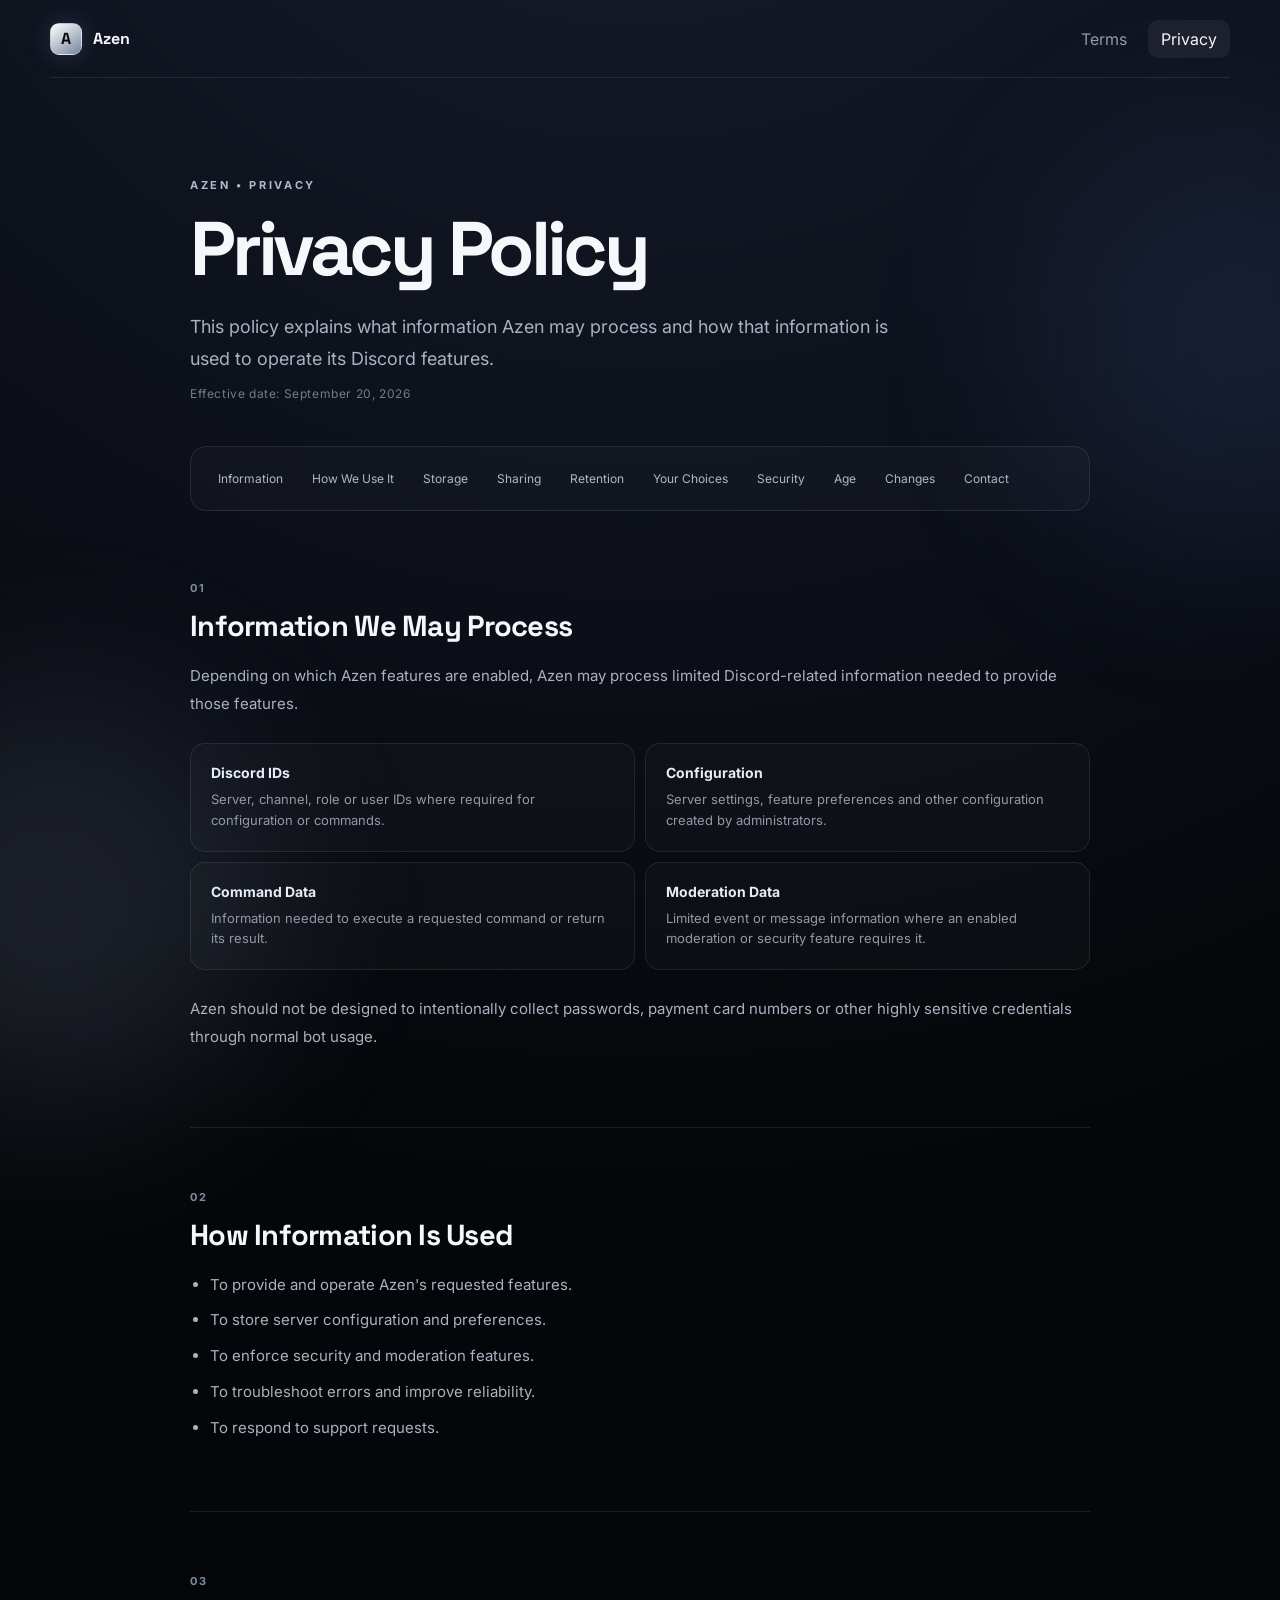
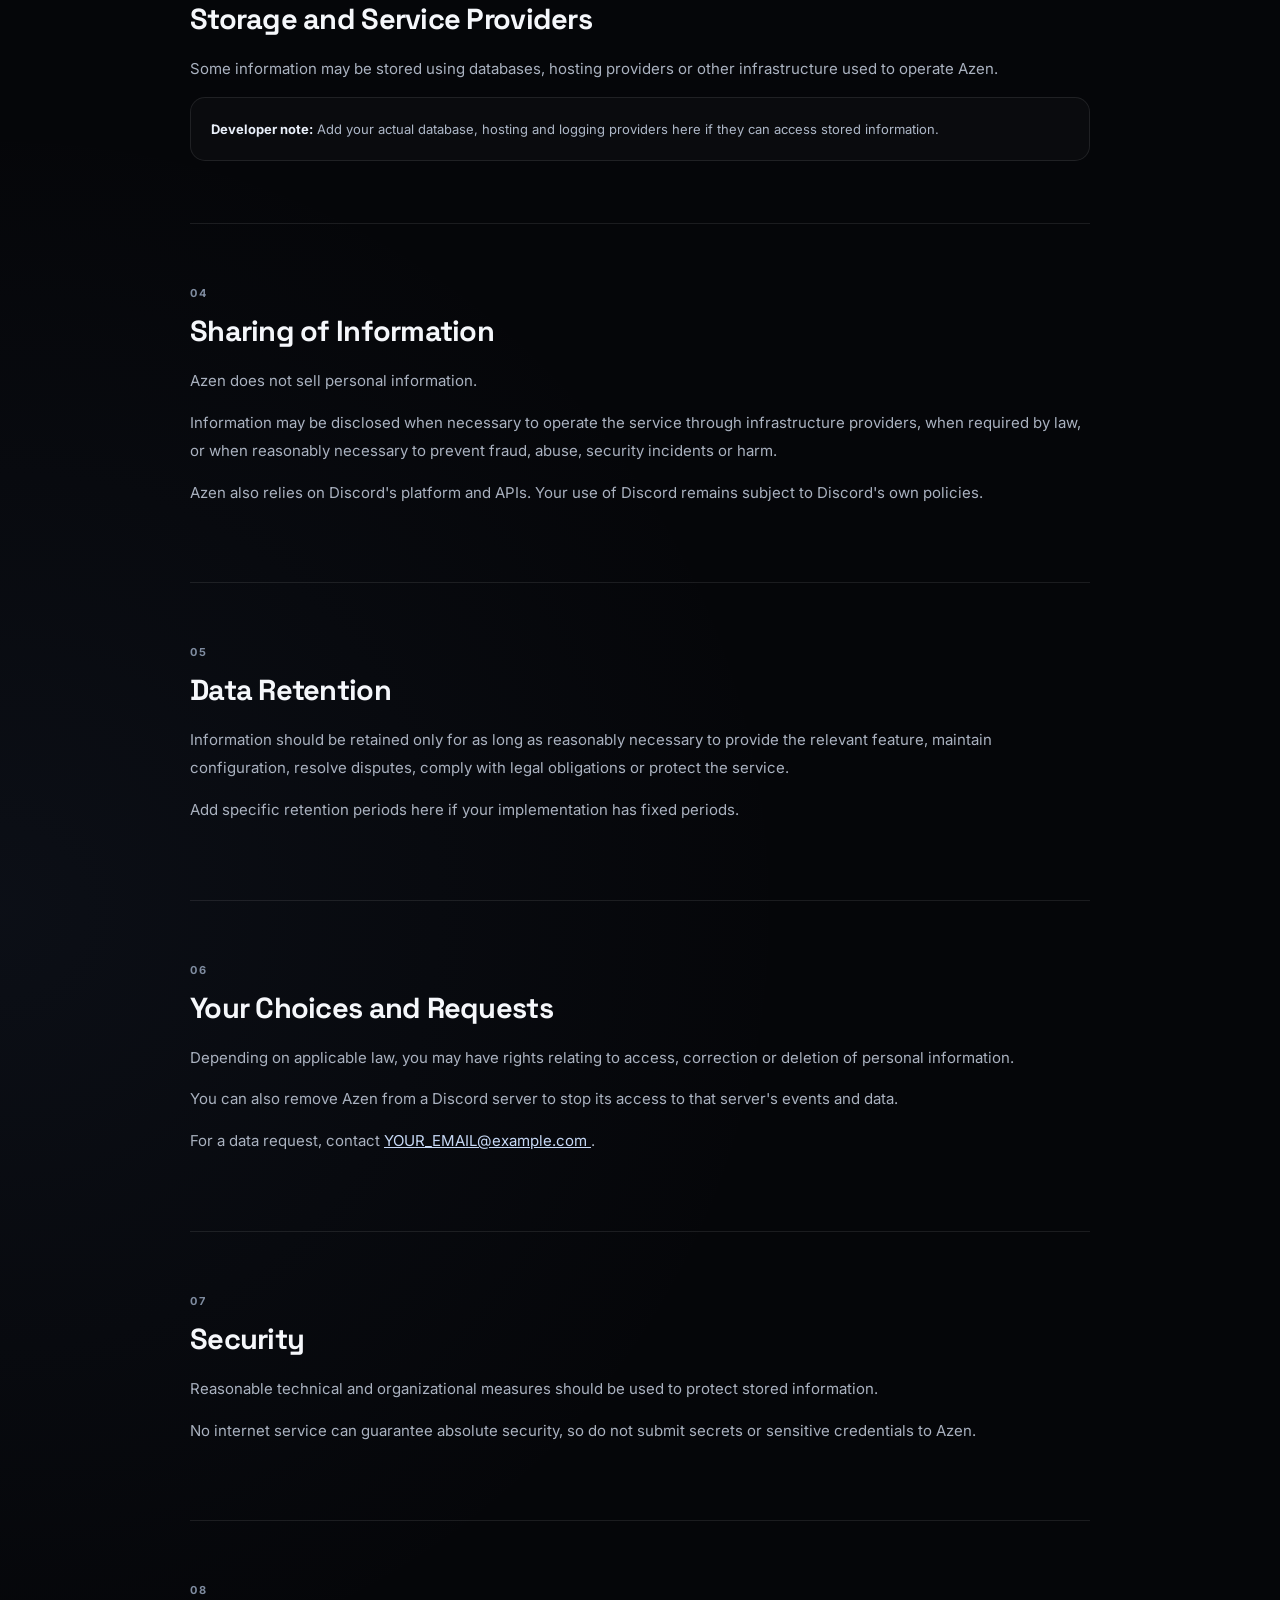
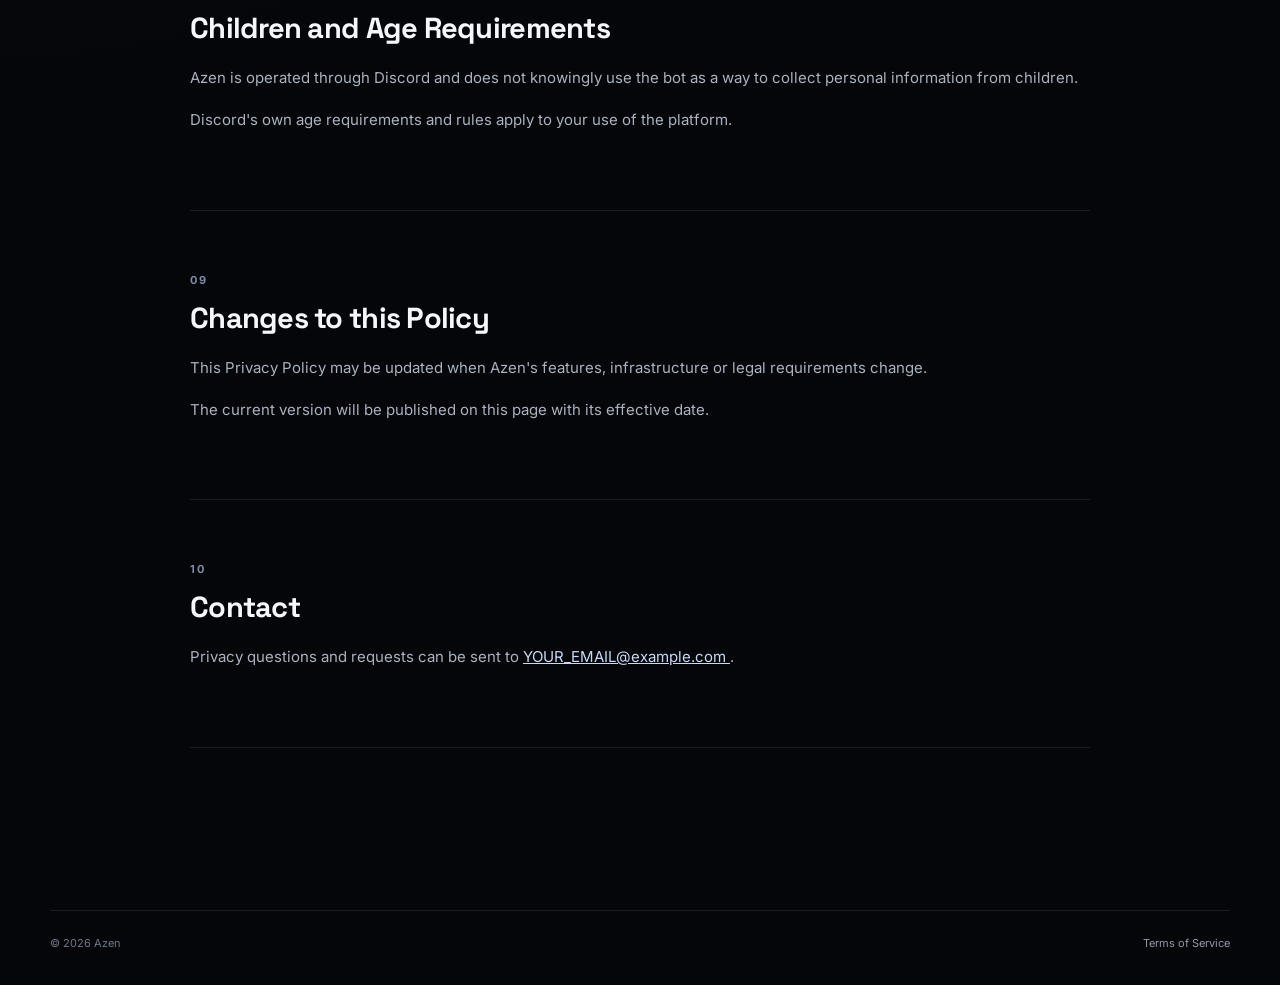
==== privacy.html @ a3d7dc56 "Create privacy.html" ====
<!DOCTYPE html>
<html lang="en">
<head>
  <meta charset="UTF-8">
  <meta name="viewport" content="width=device-width, initial-scale=1.0">

  <meta name="description" content="Azen Discord Bot Privacy Policy">

  <title>Azen — Privacy Policy</title>

  <link rel="stylesheet" href="style.css">
</head>

<body>

<div class="ambient ambient-one"></div>
<div class="ambient ambient-two"></div>

<header class="nav">

  <a class="brand" href="index.html">
    <span class="brand-mark">A</span>
    <span>Azen</span>
  </a>

  <nav>
    <a href="terms.html">Terms</a>
    <a class="active" href="privacy.html">Privacy</a>
  </nav>

</header>

<main class="document">

  <div class="eyebrow">AZEN • PRIVACY</div>

  <h1>Privacy Policy</h1>

  <p class="lead">
    This policy explains what information Azen may process and
    how that information is used to operate its Discord features.
  </p>

  <div class="meta">
    Effective date: September 20, 2026
  </div>

  <div class="toc">
    <a href="#collect">Information</a>
    <a href="#use">How We Use It</a>
    <a href="#storage">Storage</a>
    <a href="#sharing">Sharing</a>
    <a href="#retention">Retention</a>
    <a href="#rights">Your Choices</a>
    <a href="#security">Security</a>
    <a href="#children">Age</a>
    <a href="#changes">Changes</a>
    <a href="#contact">Contact</a>
  </div>

  <article>

    <section id="collect">

      <span class="section-number">01</span>

      <h2>Information We May Process</h2>

      <p>
        Depending on which Azen features are enabled, Azen may
        process limited Discord-related information needed to
        provide those features.
      </p>

      <div class="data-grid">

        <div>
          <strong>Discord IDs</strong>
          <span>
            Server, channel, role or user IDs where required
            for configuration or commands.
          </span>
        </div>

        <div>
          <strong>Configuration</strong>
          <span>
            Server settings, feature preferences and other
            configuration created by administrators.
          </span>
        </div>

        <div>
          <strong>Command Data</strong>
          <span>
            Information needed to execute a requested command
            or return its result.
          </span>
        </div>

        <div>
          <strong>Moderation Data</strong>
          <span>
            Limited event or message information where an
            enabled moderation or security feature requires it.
          </span>
        </div>

      </div>

      <p>
        Azen should not be designed to intentionally collect
        passwords, payment card numbers or other highly sensitive
        credentials through normal bot usage.
      </p>

    </section>

    <section id="use">

      <span class="section-number">02</span>

      <h2>How Information Is Used</h2>

      <ul>
        <li>To provide and operate Azen's requested features.</li>
        <li>To store server configuration and preferences.</li>
        <li>To enforce security and moderation features.</li>
        <li>To troubleshoot errors and improve reliability.</li>
        <li>To respond to support requests.</li>
      </ul>

    </section>

    <section id="storage">

      <span class="section-number">03</span>

      <h2>Storage and Service Providers</h2>

      <p>
        Some information may be stored using databases, hosting
        providers or other infrastructure used to operate Azen.
      </p>

      <div class="callout">
        <strong>Developer note:</strong>
        Add your actual database, hosting and logging providers
        here if they can access stored information.
      </div>

    </section>

    <section id="sharing">

      <span class="section-number">04</span>

      <h2>Sharing of Information</h2>

      <p>
        Azen does not sell personal information.
      </p>

      <p>
        Information may be disclosed when necessary to operate
        the service through infrastructure providers, when
        required by law, or when reasonably necessary to prevent
        fraud, abuse, security incidents or harm.
      </p>

      <p>
        Azen also relies on Discord's platform and APIs.
        Your use of Discord remains subject to Discord's own
        policies.
      </p>

    </section>

    <section id="retention">

      <span class="section-number">05</span>

      <h2>Data Retention</h2>

      <p>
        Information should be retained only for as long as
        reasonably necessary to provide the relevant feature,
        maintain configuration, resolve disputes, comply with
        legal obligations or protect the service.
      </p>

      <p>
        Add specific retention periods here if your implementation
        has fixed periods.
      </p>

    </section>

    <section id="rights">

      <span class="section-number">06</span>

      <h2>Your Choices and Requests</h2>

      <p>
        Depending on applicable law, you may have rights relating
        to access, correction or deletion of personal information.
      </p>

      <p>
        You can also remove Azen from a Discord server to stop
        its access to that server's events and data.
      </p>

      <p>
        For a data request, contact
        <a class="inline-link" href="mailto:YOUR_EMAIL@example.com">
          YOUR_EMAIL@example.com
        </a>.
      </p>

    </section>

    <section id="security">

      <span class="section-number">07</span>

      <h2>Security</h2>

      <p>
        Reasonable technical and organizational measures should
        be used to protect stored information.
      </p>

      <p>
        No internet service can guarantee absolute security,
        so do not submit secrets or sensitive credentials to Azen.
      </p>

    </section>

    <section id="children">

      <span class="section-number">08</span>

      <h2>Children and Age Requirements</h2>

      <p>
        Azen is operated through Discord and does not knowingly
        use the bot as a way to collect personal information
        from children.
      </p>

      <p>
        Discord's own age requirements and rules apply to your
        use of the platform.
      </p>

    </section>

    <section id="changes">

      <span class="section-number">09</span>

      <h2>Changes to this Policy</h2>

      <p>
        This Privacy Policy may be updated when Azen's features,
        infrastructure or legal requirements change.
      </p>

      <p>
        The current version will be published on this page with
        its effective date.
      </p>

    </section>

    <section id="contact">

      <span class="section-number">10</span>

      <h2>Contact</h2>

      <p>
        Privacy questions and requests can be sent to
        <a class="inline-link" href="mailto:YOUR_EMAIL@example.com">
          YOUR_EMAIL@example.com
        </a>.
      </p>

    </section>

  </article>

</main>

<footer>
  <span>© 2026 Azen</span>
  <span><a href="terms.html">Terms of Service</a></span>
</footer>

</body>
      </html>
---- style.css ----
@import url('https://fonts.googleapis.com/css2?family=Inter:wght@400;500;600;700;800&family=Space+Grotesk:wght@500;600;700&display=swap');

:root {
  --bg: #050609;
  --line: rgba(255,255,255,.09);
  --text: #f5f7fb;
  --muted: #9299a8;
}

* {
  box-sizing: border-box;
}

html {
  scroll-behavior: smooth;
}

body {
  margin: 0;
  min-height: 100vh;
  color: var(--text);
  background:
    radial-gradient(
      circle at 50% -10%,
      rgba(120,160,255,.16),
      transparent 35%
    ),
    radial-gradient(
      circle at 0% 60%,
      rgba(90,120,180,.08),
      transparent 28%
    ),
    var(--bg);
  font-family: Inter, sans-serif;
  overflow-x: hidden;
}

body::before {
  content: "";
  position: fixed;
  inset: 0;
  pointer-events: none;
  opacity: .28;

  background-image:
    linear-gradient(
      rgba(255,255,255,.025) 1px,
      transparent 1px
    ),
    linear-gradient(
      90deg,
      rgba(255,255,255,.025) 1px,
      transparent 1px
    );

  background-size: 55px 55px;
}

.ambient {
  position: fixed;
  width: 420px;
  height: 420px;
  border-radius: 50%;
  filter: blur(100px);
  pointer-events: none;
  opacity: .12;
}

.ambient-one {
  background: #638fff;
  top: 15%;
  right: -180px;
}

.ambient-two {
  background: #b9d2ff;
  bottom: -220px;
  left: -160px;
}

.nav {
  width: min(1180px, calc(100% - 40px));
  height: 78px;
  margin: auto;

  display: flex;
  align-items: center;
  justify-content: space-between;

  position: relative;
  z-index: 2;

  border-bottom: 1px solid var(--line);
}

.brand {
  display: flex;
  align-items: center;
  gap: 11px;

  color: var(--text);
  text-decoration: none;

  font-family: "Space Grotesk", sans-serif;
  font-weight: 700;
}

.brand-mark {
  width: 32px;
  height: 32px;

  display: grid;
  place-items: center;

  border: 1px solid rgba(220,230,255,.45);
  border-radius: 9px;

  background: linear-gradient(
    145deg,
    #ffffff,
    #77869d
  );

  color: #080a0f;

  box-shadow:
    0 0 25px rgba(150,190,255,.18);
}

nav {
  display: flex;
  gap: 8px;
}

nav a,
footer a {
  color: var(--muted);
  text-decoration: none;

  padding: 9px 13px;
  border-radius: 10px;

  transition: .2s ease;
}

nav a:hover,
nav a.active,
footer a:hover {
  color: var(--text);
  background: rgba(255,255,255,.06);
}

.hero {
  width: min(1000px, calc(100% - 40px));
  margin: auto;

  padding: 125px 0 90px;

  position: relative;
  z-index: 1;
}

.eyebrow {
  color: #aeb9ca;

  font-size: 11px;
  font-weight: 700;

  letter-spacing: .24em;

  margin-bottom: 20px;
}

h1 {
  margin: 0;

  font-family: "Space Grotesk", sans-serif;

  font-size: clamp(48px, 8vw, 88px);

  line-height: .98;

  letter-spacing: -.055em;
}

h1 span {
  background:
    linear-gradient(
      90deg,
      #fff,
      #8998ad 55%,
      #dce9ff
    );

  -webkit-background-clip: text;

  color: transparent;
}

.hero-copy {
  max-width: 650px;

  margin: 28px 0 55px;

  color: var(--muted);

  font-size: 17px;

  line-height: 1.8;
}

.cards {
  display: grid;

  grid-template-columns:
    repeat(2, 1fr);

  gap: 16px;
}

.legal-card {
  position: relative;

  min-height: 230px;

  padding: 30px;

  display: flex;
  flex-direction: column;
  justify-content: space-between;

  text-decoration: none;

  color: var(--text);

  background:
    linear-gradient(
      145deg,
      rgba(255,255,255,.075),
      rgba(255,255,255,.025)
    );

  border: 1px solid var(--line);

  border-radius: 24px;

  backdrop-filter: blur(20px);

  transition:
    transform .25s ease,
    border-color .25s ease,
    background .25s ease;
}

.legal-card:hover {
  transform: translateY(-5px);

  border-color:
    rgba(180,210,255,.3);

  background:
    linear-gradient(
      145deg,
      rgba(255,255,255,.1),
      rgba(255,255,255,.035)
    );
}

.card-icon {
  width: 43px;
  height: 43px;

  display: grid;
  place-items: center;

  border: 1px solid rgba(255,255,255,.13);

  border-radius: 12px;

  color: #b9c8dd;

  font-size: 11px;
  font-weight: 700;

  letter-spacing: .08em;
}

.legal-card h2 {
  margin: 28px 0 8px;

  font:
    700 25px
    "Space Grotesk",
    sans-serif;
}

.legal-card p {
  max-width: 470px;

  color: var(--muted);

  line-height: 1.65;

  margin: 0;
}

.arrow {
  position: absolute;

  top: 28px;
  right: 30px;

  font-size: 22px;

  color: #b9c9df;
}

.notice {
  display: flex;

  gap: 10px;

  align-items: center;

  margin-top: 22px;

  color: var(--muted);

  font-size: 12px;
}

.dot {
  width: 7px;
  height: 7px;

  border-radius: 50%;

  background: #b8d4ff;

  box-shadow:
    0 0 14px #8ab4ff;
}

.document {
  width: min(900px, calc(100% - 40px));

  margin: auto;

  padding: 100px 0;

  position: relative;

  z-index: 1;
}

.document h1 {
  font-size:
    clamp(
      48px,
      7vw,
      76px
    );
}

.lead {
  max-width: 700px;

  color: #aab2c0;

  font-size: 18px;

  line-height: 1.75;

  margin: 25px 0 12px;
}

.meta {
  color: #737b89;

  font-size: 12px;

  letter-spacing: .05em;
}

.toc {
  display: flex;

  flex-wrap: wrap;

  gap: 7px;

  margin: 45px 0 70px;

  padding: 16px;

  border:
    1px solid
    var(--line);

  border-radius: 16px;

  background:
    rgba(255,255,255,.025);
}

.toc a {
  color: #aeb8c8;

  text-decoration: none;

  font-size: 12px;

  padding: 8px 11px;

  border-radius: 8px;
}

.toc a:hover {
  color: #fff;

  background:
    rgba(255,255,255,.07);
}

article section {
  padding: 0 0 62px;

  margin-bottom: 62px;

  border-bottom:
    1px solid
    var(--line);
}

.section-number {
  display: block;

  margin-bottom: 12px;

  color: #7f8ca0;

  font-size: 11px;

  font-weight: 700;

  letter-spacing: .2em;
}

article h2 {
  margin: 0 0 18px;

  font:
    700 29px
    "Space Grotesk",
    sans-serif;

  letter-spacing: -.025em;
}

article p,
article li {
  color: #aab2c0;

  line-height: 1.85;

  font-size: 15px;
}

article p {
  margin: 0 0 14px;
}

article ul {
  margin: 15px 0 0;

  padding-left: 20px;
}

article li {
  margin: 8px 0;
}

.data-grid {
  display: grid;

  grid-template-columns:
    repeat(2, 1fr);

  gap: 10px;

  margin: 25px 0;
}

.data-grid > div,
.callout {
  padding: 20px;

  border:
    1px solid
    var(--line);

  border-radius: 15px;

  background:
    rgba(255,255,255,.025);
}

.data-grid strong {
  display: block;

  margin-bottom: 8px;

  color: #e7edf7;

  font-size: 14px;
}

.data-grid span {
  color: var(--muted);

  font-size: 13px;

  line-height: 1.6;

  display: block;
}

.callout {
  color: #aeb8c8;

  line-height: 1.7;

  font-size: 13px;
}

.callout strong {
  color: #e9eff9;
}

.inline-link {
  color: #c7d9f6;
}

footer {
  width: min(1180px, calc(100% - 40px));

  margin: auto;

  padding: 25px 0 35px;

  border-top:
    1px solid
    var(--line);

  display: flex;

  justify-content: space-between;

  color: #6f7785;

  font-size: 11px;

  position: relative;

  z-index: 1;
}

footer a {
  padding: 0;
}

@media (max-width: 720px) {

  .nav {
    height: 68px;
  }

  .hero,
  .document {
    padding-top: 80px;
  }

  .cards,
  .data-grid {
    grid-template-columns: 1fr;
  }

  .legal-card {
    min-height: 210px;
  }

  footer {
    flex-direction: column;
    gap: 10px;
  }

}
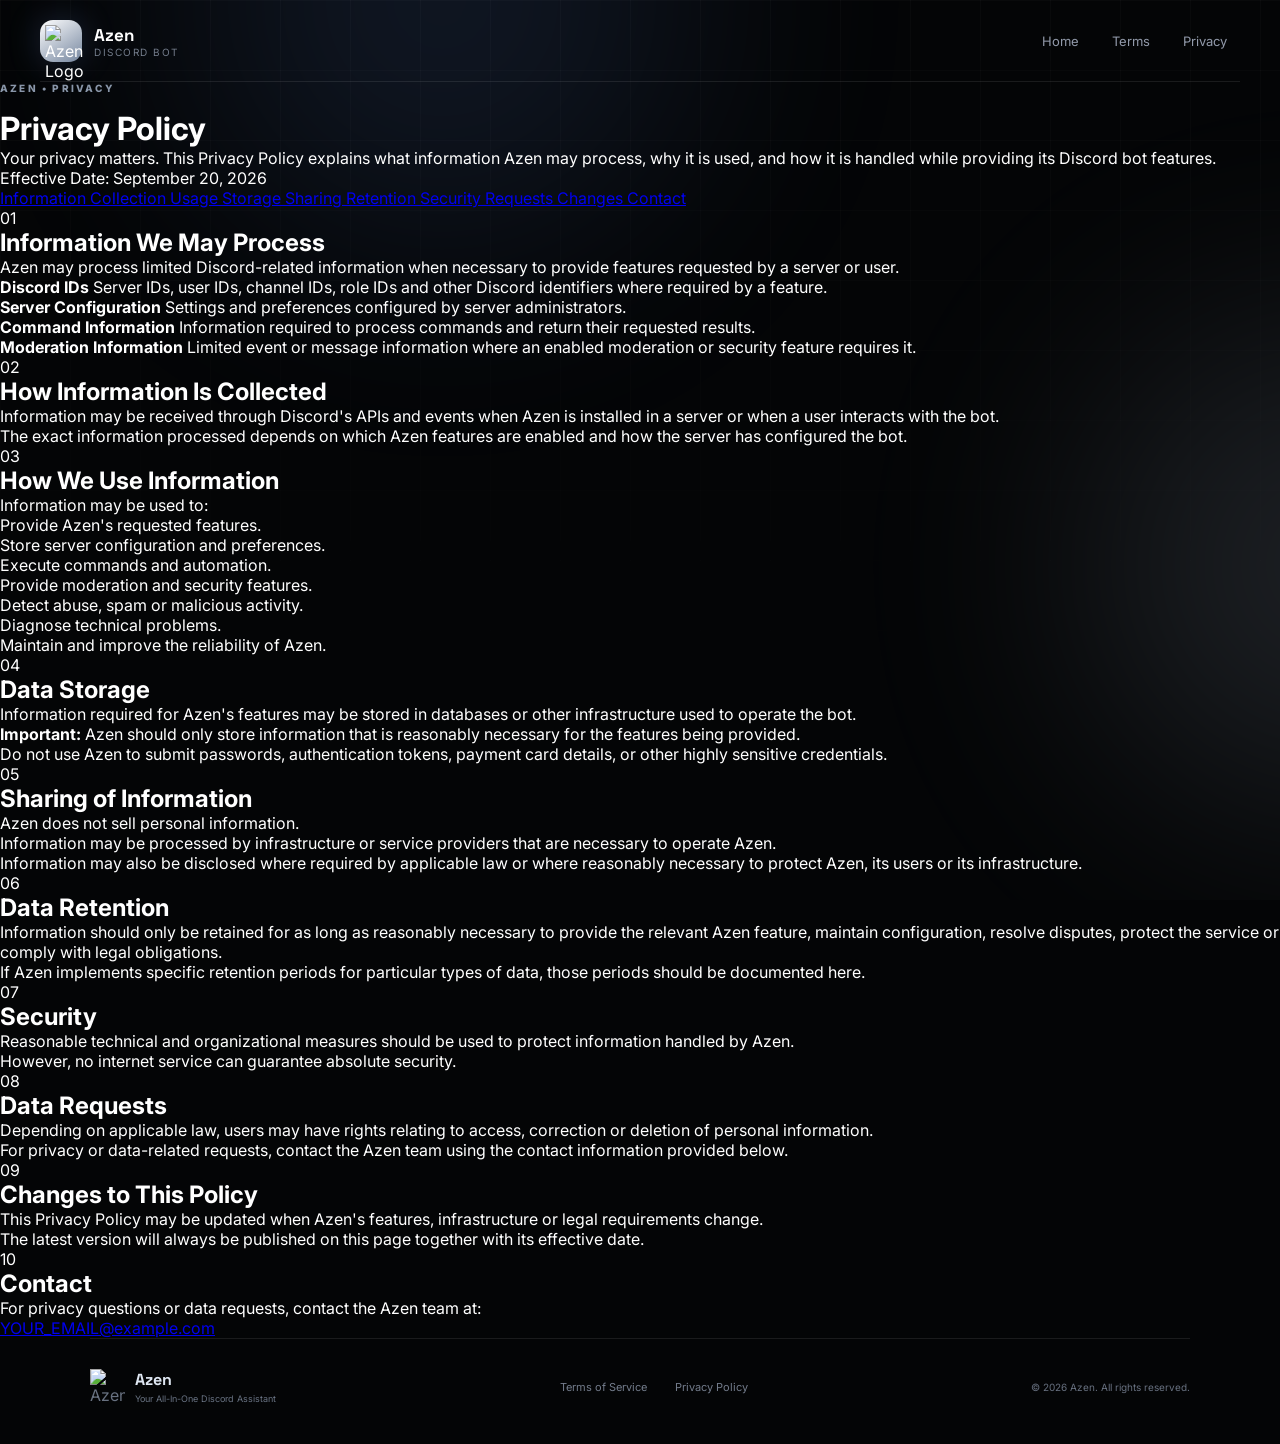
==== commit 9abbec15: "Create privacy.html" ====
--- a/privacy.html
+++ b/privacy.html
@@ -4,7 +4,15 @@
   <meta charset="UTF-8">
   <meta name="viewport" content="width=device-width, initial-scale=1.0">
 
-  <meta name="description" content="Azen Discord Bot Privacy Policy">
+  <meta
+    name="description"
+    content="Azen Discord Bot Privacy Policy"
+  >
+
+  <meta
+    name="theme-color"
+    content="#040506"
+  >
 
   <title>Azen — Privacy Policy</title>
 
@@ -13,292 +21,585 @@
 
 <body>
 
-<div class="ambient ambient-one"></div>
-<div class="ambient ambient-two"></div>
-
-<header class="nav">
-
-  <a class="brand" href="index.html">
-    <span class="brand-mark">A</span>
-    <span>Azen</span>
+<div class="background">
+  <div class="orb orb-one"></div>
+  <div class="orb orb-two"></div>
+  <div class="grid"></div>
+</div>
+
+
+<header class="navbar">
+
+  <a href="index.html" class="brand">
+
+    <div class="brand-logo">
+      <img
+        src="azen-logo.png"
+        alt="Azen Logo"
+      >
+    </div>
+
+    <div class="brand-name">
+      <strong>Azen</strong>
+      <span>Discord Bot</span>
+    </div>
+
   </a>
 
+
   <nav>
-    <a href="terms.html">Terms</a>
-    <a class="active" href="privacy.html">Privacy</a>
+
+    <a href="index.html">
+      Home
+    </a>
+
+    <a href="terms.html">
+      Terms
+    </a>
+
+    <a
+      href="privacy.html"
+      class="active"
+    >
+      Privacy
+    </a>
+
   </nav>
 
 </header>
 
+
 <main class="document">
 
-  <div class="eyebrow">AZEN • PRIVACY</div>
-
-  <h1>Privacy Policy</h1>
+  <div class="eyebrow">
+    AZEN • PRIVACY
+  </div>
+
+
+  <h1>
+    Privacy Policy
+  </h1>
+
 
   <p class="lead">
-    This policy explains what information Azen may process and
-    how that information is used to operate its Discord features.
+
+    Your privacy matters. This Privacy Policy explains
+    what information Azen may process, why it is used,
+    and how it is handled while providing its Discord
+    bot features.
+
   </p>
 
+
   <div class="meta">
-    Effective date: September 20, 2026
+    Effective Date: September 20, 2026
   </div>
 
+
   <div class="toc">
-    <a href="#collect">Information</a>
-    <a href="#use">How We Use It</a>
-    <a href="#storage">Storage</a>
-    <a href="#sharing">Sharing</a>
-    <a href="#retention">Retention</a>
-    <a href="#rights">Your Choices</a>
-    <a href="#security">Security</a>
-    <a href="#children">Age</a>
-    <a href="#changes">Changes</a>
-    <a href="#contact">Contact</a>
+
+    <a href="#information">
+      Information
+    </a>
+
+    <a href="#collection">
+      Collection
+    </a>
+
+    <a href="#usage">
+      Usage
+    </a>
+
+    <a href="#storage">
+      Storage
+    </a>
+
+    <a href="#sharing">
+      Sharing
+    </a>
+
+    <a href="#retention">
+      Retention
+    </a>
+
+    <a href="#security">
+      Security
+    </a>
+
+    <a href="#requests">
+      Requests
+    </a>
+
+    <a href="#changes">
+      Changes
+    </a>
+
+    <a href="#contact">
+      Contact
+    </a>
+
   </div>
 
+
   <article>
 
-    <section id="collect">
-
-      <span class="section-number">01</span>
-
-      <h2>Information We May Process</h2>
-
-      <p>
-        Depending on which Azen features are enabled, Azen may
-        process limited Discord-related information needed to
-        provide those features.
-      </p>
+
+    <section id="information">
+
+      <span class="section-number">
+        01
+      </span>
+
+      <h2>
+        Information We May Process
+      </h2>
+
+      <p>
+
+        Azen may process limited Discord-related
+        information when necessary to provide
+        features requested by a server or user.
+
+      </p>
+
 
       <div class="data-grid">
 
+
         <div>
-          <strong>Discord IDs</strong>
+
+          <strong>
+            Discord IDs
+          </strong>
+
           <span>
-            Server, channel, role or user IDs where required
-            for configuration or commands.
+
+            Server IDs, user IDs, channel IDs,
+            role IDs and other Discord identifiers
+            where required by a feature.
+
           </span>
+
         </div>
 
+
         <div>
-          <strong>Configuration</strong>
+
+          <strong>
+            Server Configuration
+          </strong>
+
           <span>
-            Server settings, feature preferences and other
-            configuration created by administrators.
+
+            Settings and preferences configured
+            by server administrators.
+
           </span>
+
         </div>
 
+
         <div>
-          <strong>Command Data</strong>
+
+          <strong>
+            Command Information
+          </strong>
+
           <span>
-            Information needed to execute a requested command
-            or return its result.
+
+            Information required to process commands
+            and return their requested results.
+
           </span>
+
         </div>
 
+
         <div>
-          <strong>Moderation Data</strong>
+
+          <strong>
+            Moderation Information
+          </strong>
+
           <span>
-            Limited event or message information where an
-            enabled moderation or security feature requires it.
+
+            Limited event or message information
+            where an enabled moderation or security
+            feature requires it.
+
           </span>
+
         </div>
 
+
       </div>
 
-      <p>
-        Azen should not be designed to intentionally collect
-        passwords, payment card numbers or other highly sensitive
-        credentials through normal bot usage.
-      </p>
-
-    </section>
-
-    <section id="use">
-
-      <span class="section-number">02</span>
-
-      <h2>How Information Is Used</h2>
+    </section>
+
+
+
+    <section id="collection">
+
+      <span class="section-number">
+        02
+      </span>
+
+      <h2>
+        How Information Is Collected
+      </h2>
+
+      <p>
+
+        Information may be received through Discord's
+        APIs and events when Azen is installed in a
+        server or when a user interacts with the bot.
+
+      </p>
+
+      <p>
+
+        The exact information processed depends on
+        which Azen features are enabled and how the
+        server has configured the bot.
+
+      </p>
+
+    </section>
+
+
+
+    <section id="usage">
+
+      <span class="section-number">
+        03
+      </span>
+
+      <h2>
+        How We Use Information
+      </h2>
+
+      <p>
+        Information may be used to:
+      </p>
+
 
       <ul>
-        <li>To provide and operate Azen's requested features.</li>
-        <li>To store server configuration and preferences.</li>
-        <li>To enforce security and moderation features.</li>
-        <li>To troubleshoot errors and improve reliability.</li>
-        <li>To respond to support requests.</li>
+
+        <li>
+          Provide Azen's requested features.
+        </li>
+
+        <li>
+          Store server configuration and preferences.
+        </li>
+
+        <li>
+          Execute commands and automation.
+        </li>
+
+        <li>
+          Provide moderation and security features.
+        </li>
+
+        <li>
+          Detect abuse, spam or malicious activity.
+        </li>
+
+        <li>
+          Diagnose technical problems.
+        </li>
+
+        <li>
+          Maintain and improve the reliability of Azen.
+        </li>
+
       </ul>
 
     </section>
 
+
+
     <section id="storage">
 
-      <span class="section-number">03</span>
-
-      <h2>Storage and Service Providers</h2>
-
-      <p>
-        Some information may be stored using databases, hosting
-        providers or other infrastructure used to operate Azen.
-      </p>
+      <span class="section-number">
+        04
+      </span>
+
+      <h2>
+        Data Storage
+      </h2>
+
+      <p>
+
+        Information required for Azen's features
+        may be stored in databases or other
+        infrastructure used to operate the bot.
+
+      </p>
+
 
       <div class="callout">
-        <strong>Developer note:</strong>
-        Add your actual database, hosting and logging providers
-        here if they can access stored information.
+
+        <strong>
+          Important:
+        </strong>
+
+        Azen should only store information that
+        is reasonably necessary for the features
+        being provided.
+
       </div>
 
-    </section>
+
+      <p>
+
+        Do not use Azen to submit passwords,
+        authentication tokens, payment card details,
+        or other highly sensitive credentials.
+
+      </p>
+
+    </section>
+
+
 
     <section id="sharing">
 
-      <span class="section-number">04</span>
-
-      <h2>Sharing of Information</h2>
-
-      <p>
+      <span class="section-number">
+        05
+      </span>
+
+      <h2>
+        Sharing of Information
+      </h2>
+
+      <p>
+
         Azen does not sell personal information.
-      </p>
-
-      <p>
-        Information may be disclosed when necessary to operate
-        the service through infrastructure providers, when
-        required by law, or when reasonably necessary to prevent
-        fraud, abuse, security incidents or harm.
-      </p>
-
-      <p>
-        Azen also relies on Discord's platform and APIs.
-        Your use of Discord remains subject to Discord's own
-        policies.
-      </p>
-
-    </section>
+
+      </p>
+
+      <p>
+
+        Information may be processed by infrastructure
+        or service providers that are necessary to
+        operate Azen.
+
+      </p>
+
+      <p>
+
+        Information may also be disclosed where
+        required by applicable law or where reasonably
+        necessary to protect Azen, its users or its
+        infrastructure.
+
+      </p>
+
+    </section>
+
+
 
     <section id="retention">
 
-      <span class="section-number">05</span>
-
-      <h2>Data Retention</h2>
-
-      <p>
-        Information should be retained only for as long as
-        reasonably necessary to provide the relevant feature,
-        maintain configuration, resolve disputes, comply with
-        legal obligations or protect the service.
-      </p>
-
-      <p>
-        Add specific retention periods here if your implementation
-        has fixed periods.
-      </p>
-
-    </section>
-
-    <section id="rights">
-
-      <span class="section-number">06</span>
-
-      <h2>Your Choices and Requests</h2>
-
-      <p>
-        Depending on applicable law, you may have rights relating
-        to access, correction or deletion of personal information.
-      </p>
-
-      <p>
-        You can also remove Azen from a Discord server to stop
-        its access to that server's events and data.
-      </p>
-
-      <p>
-        For a data request, contact
-        <a class="inline-link" href="mailto:YOUR_EMAIL@example.com">
+      <span class="section-number">
+        06
+      </span>
+
+      <h2>
+        Data Retention
+      </h2>
+
+      <p>
+
+        Information should only be retained for as
+        long as reasonably necessary to provide the
+        relevant Azen feature, maintain configuration,
+        resolve disputes, protect the service or
+        comply with legal obligations.
+
+      </p>
+
+      <p>
+
+        If Azen implements specific retention periods
+        for particular types of data, those periods
+        should be documented here.
+
+      </p>
+
+    </section>
+
+
+
+    <section id="security">
+
+      <span class="section-number">
+        07
+      </span>
+
+      <h2>
+        Security
+      </h2>
+
+      <p>
+
+        Reasonable technical and organizational
+        measures should be used to protect information
+        handled by Azen.
+
+      </p>
+
+      <p>
+
+        However, no internet service can guarantee
+        absolute security.
+
+      </p>
+
+    </section>
+
+
+
+    <section id="requests">
+
+      <span class="section-number">
+        08
+      </span>
+
+      <h2>
+        Data Requests
+      </h2>
+
+      <p>
+
+        Depending on applicable law, users may have
+        rights relating to access, correction or
+        deletion of personal information.
+
+      </p>
+
+      <p>
+
+        For privacy or data-related requests, contact
+        the Azen team using the contact information
+        provided below.
+
+      </p>
+
+    </section>
+
+
+
+    <section id="changes">
+
+      <span class="section-number">
+        09
+      </span>
+
+      <h2>
+        Changes to This Policy
+      </h2>
+
+      <p>
+
+        This Privacy Policy may be updated when Azen's
+        features, infrastructure or legal requirements
+        change.
+
+      </p>
+
+      <p>
+
+        The latest version will always be published
+        on this page together with its effective date.
+
+      </p>
+
+    </section>
+
+
+
+    <section id="contact">
+
+      <span class="section-number">
+        10
+      </span>
+
+      <h2>
+        Contact
+      </h2>
+
+      <p>
+
+        For privacy questions or data requests,
+        contact the Azen team at:
+
+      </p>
+
+      <p>
+
+        <a
+          class="inline-link"
+          href="mailto:YOUR_EMAIL@example.com"
+        >
           YOUR_EMAIL@example.com
-        </a>.
-      </p>
-
-    </section>
-
-    <section id="security">
-
-      <span class="section-number">07</span>
-
-      <h2>Security</h2>
-
-      <p>
-        Reasonable technical and organizational measures should
-        be used to protect stored information.
-      </p>
-
-      <p>
-        No internet service can guarantee absolute security,
-        so do not submit secrets or sensitive credentials to Azen.
-      </p>
-
-    </section>
-
-    <section id="children">
-
-      <span class="section-number">08</span>
-
-      <h2>Children and Age Requirements</h2>
-
-      <p>
-        Azen is operated through Discord and does not knowingly
-        use the bot as a way to collect personal information
-        from children.
-      </p>
-
-      <p>
-        Discord's own age requirements and rules apply to your
-        use of the platform.
-      </p>
-
-    </section>
-
-    <section id="changes">
-
-      <span class="section-number">09</span>
-
-      <h2>Changes to this Policy</h2>
-
-      <p>
-        This Privacy Policy may be updated when Azen's features,
-        infrastructure or legal requirements change.
-      </p>
-
-      <p>
-        The current version will be published on this page with
-        its effective date.
-      </p>
-
-    </section>
-
-    <section id="contact">
-
-      <span class="section-number">10</span>
-
-      <h2>Contact</h2>
-
-      <p>
-        Privacy questions and requests can be sent to
-        <a class="inline-link" href="mailto:YOUR_EMAIL@example.com">
-          YOUR_EMAIL@example.com
-        </a>.
-      </p>
-
-    </section>
+        </a>
+
+      </p>
+
+    </section>
+
 
   </article>
 
 </main>
 
+
 <footer>
-  <span>© 2026 Azen</span>
-  <span><a href="terms.html">Terms of Service</a></span>
+
+  <div class="footer-brand">
+
+    <img
+      src="azen-logo.png"
+      alt="Azen"
+    >
+
+    <div>
+
+      <strong>
+        Azen
+      </strong>
+
+      <span>
+        Your All-In-One Discord Assistant
+      </span>
+
+    </div>
+
+  </div>
+
+
+  <div class="footer-links">
+
+    <a href="terms.html">
+      Terms of Service
+    </a>
+
+    <a href="privacy.html">
+      Privacy Policy
+    </a>
+
+  </div>
+
+
+  <div class="copyright">
+
+    © 2026 Azen. All rights reserved.
+
+  </div>
+
 </footer>
 
 </body>
-      </html>
+</html>
--- a/style.css
+++ b/style.css
@@ -1,597 +1,1012 @@
 @import url('https://fonts.googleapis.com/css2?family=Inter:wght@400;500;600;700;800&family=Space+Grotesk:wght@500;600;700&display=swap');
 
+
 :root {
-  --bg: #050609;
-  --line: rgba(255,255,255,.09);
-  --text: #f5f7fb;
-  --muted: #9299a8;
-}
+  --background: #040506;
+  --panel: rgba(255,255,255,0.045);
+  --panel-hover: rgba(255,255,255,0.075);
+  --border: rgba(255,255,255,0.09);
+
+  --white: #ffffff;
+  --silver: #dbe5f4;
+  --muted: #8d96a6;
+
+  --blue: #8fb9ff;
+  --blue-light: #d9e7ff;
+
+  --radius: 24px;
+}
+
 
 * {
   box-sizing: border-box;
-}
+  margin: 0;
+  padding: 0;
+}
+
 
 html {
   scroll-behavior: smooth;
 }
 
+
 body {
-  margin: 0;
-  min-height: 100vh;
-  color: var(--text);
-  background:
-    radial-gradient(
-      circle at 50% -10%,
-      rgba(120,160,255,.16),
-      transparent 35%
-    ),
-    radial-gradient(
-      circle at 0% 60%,
-      rgba(90,120,180,.08),
-      transparent 28%
-    ),
-    var(--bg);
+  background: var(--background);
+  color: var(--white);
+
   font-family: Inter, sans-serif;
+
   overflow-x: hidden;
 }
 
-body::before {
-  content: "";
+
+body::selection {
+  background: #bcd5ff;
+  color: #050608;
+}
+
+
+.background {
   position: fixed;
   inset: 0;
+
   pointer-events: none;
-  opacity: .28;
+  overflow: hidden;
+
+  z-index: -1;
+}
+
+
+.grid {
+  position: absolute;
+  inset: 0;
 
   background-image:
     linear-gradient(
-      rgba(255,255,255,.025) 1px,
+      rgba(255,255,255,0.025) 1px,
       transparent 1px
     ),
     linear-gradient(
       90deg,
-      rgba(255,255,255,.025) 1px,
+      rgba(255,255,255,0.025) 1px,
       transparent 1px
     );
 
-  background-size: 55px 55px;
-}
-
-.ambient {
-  position: fixed;
-  width: 420px;
-  height: 420px;
+  background-size: 70px 70px;
+
+  mask-image:
+    linear-gradient(
+      to bottom,
+      black,
+      transparent 80%
+    );
+}
+
+
+.orb {
+  position: absolute;
+
+  width: 500px;
+  height: 500px;
+
   border-radius: 50%;
-  filter: blur(100px);
-  pointer-events: none;
+
+  filter: blur(130px);
+
   opacity: .12;
 }
 
-.ambient-one {
-  background: #638fff;
-  top: 15%;
-  right: -180px;
-}
-
-.ambient-two {
-  background: #b9d2ff;
-  bottom: -220px;
-  left: -160px;
-}
-
-.nav {
-  width: min(1180px, calc(100% - 40px));
-  height: 78px;
+
+.orb-one {
+  background: #6e9fff;
+
+  top: -250px;
+  left: 15%;
+}
+
+
+.orb-two {
+  background: #d5e5ff;
+
+  right: -300px;
+  top: 35%;
+}
+
+
+.navbar {
+  width: min(1200px, calc(100% - 40px));
+
+  height: 82px;
+
   margin: auto;
 
   display: flex;
   align-items: center;
   justify-content: space-between;
 
+  border-bottom:
+    1px solid
+    var(--border);
+}
+
+
+.brand {
+  display: flex;
+  align-items: center;
+
+  gap: 12px;
+
+  color: white;
+
+  text-decoration: none;
+}
+
+
+.brand-logo {
+  width: 42px;
+  height: 42px;
+
+  padding: 5px;
+
+  border-radius: 13px;
+
+  background:
+    linear-gradient(
+      145deg,
+      #ffffff,
+      #75869f
+    );
+
+  box-shadow:
+    0 0 35px
+    rgba(130,170,255,.2);
+}
+
+
+.brand-logo img {
+  width: 100%;
+  height: 100%;
+
+  object-fit: contain;
+}
+
+
+.brand-name {
+  display: flex;
+  flex-direction: column;
+}
+
+
+.brand-name strong {
+  font-family:
+    "Space Grotesk",
+    sans-serif;
+
+  font-size: 17px;
+}
+
+
+.brand-name span {
+  color: #737c8b;
+
+  font-size: 10px;
+
+  text-transform: uppercase;
+
+  letter-spacing: .15em;
+}
+
+
+nav {
+  display: flex;
+  align-items: center;
+
+  gap: 7px;
+}
+
+
+nav a {
+  color: #929aaa;
+
+  text-decoration: none;
+
+  font-size: 13px;
+
+  padding: 10px 13px;
+
+  border-radius: 10px;
+
+  transition: .2s ease;
+}
+
+
+nav a:hover {
+  color: white;
+
+  background:
+    rgba(255,255,255,.06);
+}
+
+
+.nav-button {
+  margin-left: 8px;
+
+  color: #050608 !important;
+
+  background:
+    linear-gradient(
+      135deg,
+      #ffffff,
+      #b8c8df
+    ) !important;
+
+  font-weight: 700;
+
+  box-shadow:
+    0 5px 30px
+    rgba(150,190,255,.15);
+}
+
+
+.hero {
+  min-height: 820px;
+
+  width: min(1050px, calc(100% - 40px));
+
+  margin: auto;
+
+  padding:
+    100px 0
+    120px;
+
+  text-align: center;
+
+  display: flex;
+  flex-direction: column;
+  align-items: center;
+
   position: relative;
-  z-index: 2;
-
-  border-bottom: 1px solid var(--line);
-}
-
-.brand {
-  display: flex;
-  align-items: center;
-  gap: 11px;
-
-  color: var(--text);
-  text-decoration: none;
-
-  font-family: "Space Grotesk", sans-serif;
-  font-weight: 700;
-}
-
-.brand-mark {
-  width: 32px;
-  height: 32px;
+}
+
+
+.hero-logo {
+  width: 170px;
+  height: 170px;
+
+  position: relative;
+
+  margin-bottom: 35px;
 
   display: grid;
   place-items: center;
-
-  border: 1px solid rgba(220,230,255,.45);
-  border-radius: 9px;
-
-  background: linear-gradient(
-    145deg,
-    #ffffff,
-    #77869d
-  );
-
-  color: #080a0f;
+}
+
+
+.hero-logo img {
+  width: 150px;
+  height: 150px;
+
+  object-fit: contain;
+
+  position: relative;
+
+  z-index: 2;
+
+  filter:
+    drop-shadow(
+      0 0 25px
+      rgba(160,200,255,.5)
+    );
+}
+
+
+.logo-glow {
+  position: absolute;
+
+  width: 130px;
+  height: 130px;
+
+  border-radius: 50%;
+
+  background: #8ebaff;
+
+  filter: blur(80px);
+
+  opacity: .2;
+}
+
+
+.badge {
+  padding: 9px 15px;
+
+  border:
+    1px solid
+    rgba(180,205,245,.16);
+
+  border-radius: 100px;
+
+  background:
+    rgba(255,255,255,.035);
+
+  color: #aab8cd;
+
+  font-size: 10px;
+
+  font-weight: 700;
+
+  letter-spacing: .16em;
+}
+
+
+.badge span {
+  width: 6px;
+  height: 6px;
+
+  display: inline-block;
+
+  margin-right: 7px;
+
+  border-radius: 50%;
+
+  background: #9fc3ff;
 
   box-shadow:
-    0 0 25px rgba(150,190,255,.18);
-}
-
-nav {
-  display: flex;
-  gap: 8px;
-}
-
-nav a,
-footer a {
-  color: var(--muted);
-  text-decoration: none;
-
-  padding: 9px 13px;
-  border-radius: 10px;
-
-  transition: .2s ease;
-}
-
-nav a:hover,
-nav a.active,
-footer a:hover {
-  color: var(--text);
-  background: rgba(255,255,255,.06);
-}
-
-.hero {
-  width: min(1000px, calc(100% - 40px));
-  margin: auto;
-
-  padding: 125px 0 90px;
-
-  position: relative;
-  z-index: 1;
-}
-
-.eyebrow {
-  color: #aeb9ca;
-
-  font-size: 11px;
-  font-weight: 700;
-
-  letter-spacing: .24em;
-
-  margin-bottom: 20px;
-}
-
-h1 {
-  margin: 0;
-
-  font-family: "Space Grotesk", sans-serif;
-
-  font-size: clamp(48px, 8vw, 88px);
-
-  line-height: .98;
-
-  letter-spacing: -.055em;
-}
-
-h1 span {
-  background:
-    linear-gradient(
-      90deg,
-      #fff,
-      #8998ad 55%,
-      #dce9ff
-    );
-
-  -webkit-background-clip: text;
-
-  color: transparent;
-}
-
-.hero-copy {
-  max-width: 650px;
-
-  margin: 28px 0 55px;
-
-  color: var(--muted);
-
-  font-size: 17px;
-
-  line-height: 1.8;
-}
-
-.cards {
-  display: grid;
-
-  grid-template-columns:
-    repeat(2, 1fr);
-
-  gap: 16px;
-}
-
-.legal-card {
-  position: relative;
-
-  min-height: 230px;
-
-  padding: 30px;
-
-  display: flex;
-  flex-direction: column;
-  justify-content: space-between;
-
-  text-decoration: none;
-
-  color: var(--text);
-
-  background:
-    linear-gradient(
-      145deg,
-      rgba(255,255,255,.075),
-      rgba(255,255,255,.025)
-    );
-
-  border: 1px solid var(--line);
-
-  border-radius: 24px;
-
-  backdrop-filter: blur(20px);
-
-  transition:
-    transform .25s ease,
-    border-color .25s ease,
-    background .25s ease;
-}
-
-.legal-card:hover {
-  transform: translateY(-5px);
-
-  border-color:
-    rgba(180,210,255,.3);
-
-  background:
-    linear-gradient(
-      145deg,
-      rgba(255,255,255,.1),
-      rgba(255,255,255,.035)
-    );
-}
-
-.card-icon {
-  width: 43px;
-  height: 43px;
-
-  display: grid;
-  place-items: center;
-
-  border: 1px solid rgba(255,255,255,.13);
-
-  border-radius: 12px;
-
-  color: #b9c8dd;
-
-  font-size: 11px;
-  font-weight: 700;
-
-  letter-spacing: .08em;
-}
-
-.legal-card h2 {
-  margin: 28px 0 8px;
-
-  font:
-    700 25px
+    0 0 12px
+    #8fb9ff;
+}
+
+
+.hero h1 {
+  margin-top: 28px;
+
+  max-width: 900px;
+
+  font-family:
     "Space Grotesk",
     sans-serif;
-}
-
-.legal-card p {
-  max-width: 470px;
-
-  color: var(--muted);
-
-  line-height: 1.65;
-
-  margin: 0;
-}
-
-.arrow {
-  position: absolute;
-
-  top: 28px;
-  right: 30px;
-
-  font-size: 22px;
-
-  color: #b9c9df;
-}
-
-.notice {
-  display: flex;
-
-  gap: 10px;
-
-  align-items: center;
-
-  margin-top: 22px;
-
-  color: var(--muted);
-
-  font-size: 12px;
-}
-
-.dot {
-  width: 7px;
-  height: 7px;
-
-  border-radius: 50%;
-
-  background: #b8d4ff;
-
-  box-shadow:
-    0 0 14px #8ab4ff;
-}
-
-.document {
-  width: min(900px, calc(100% - 40px));
-
-  margin: auto;
-
-  padding: 100px 0;
-
-  position: relative;
-
-  z-index: 1;
-}
-
-.document h1 {
+
   font-size:
     clamp(
       48px,
       7vw,
-      76px
+      86px
     );
-}
-
-.lead {
-  max-width: 700px;
-
-  color: #aab2c0;
-
-  font-size: 18px;
-
-  line-height: 1.75;
-
-  margin: 25px 0 12px;
-}
-
-.meta {
-  color: #737b89;
-
-  font-size: 12px;
-
-  letter-spacing: .05em;
-}
-
-.toc {
-  display: flex;
-
-  flex-wrap: wrap;
-
-  gap: 7px;
-
-  margin: 45px 0 70px;
-
-  padding: 16px;
+
+  line-height: .98;
+
+  letter-spacing: -.06em;
+}
+
+
+.hero h1 span,
+.section-heading h2 span,
+.cta h2 span {
+  background:
+    linear-gradient(
+      100deg,
+      #ffffff,
+      #8da0ba,
+      #e5efff
+    );
+
+  -webkit-background-clip: text;
+
+  color: transparent;
+}
+
+
+.hero-description {
+  max-width: 650px;
+
+  margin-top: 28px;
+
+  color: #8d96a6;
+
+  font-size: 16px;
+
+  line-height: 1.8;
+}
+
+
+.hero-buttons {
+  display: flex;
+
+  gap: 12px;
+
+  margin-top: 38px;
+}
+
+
+.primary-button,
+.secondary-button {
+  display: flex;
+  align-items: center;
+  gap: 12px;
+
+  padding: 15px 20px;
+
+  border-radius: 13px;
+
+  text-decoration: none;
+
+  font-size: 13px;
+
+  font-weight: 700;
+
+  transition: .25s ease;
+}
+
+
+.primary-button {
+  color: #050608;
+
+  background:
+    linear-gradient(
+      135deg,
+      #ffffff,
+      #b7c9e2
+    );
+
+  box-shadow:
+    0 15px 50px
+    rgba(130,175,255,.15);
+}
+
+
+.primary-button:hover {
+  transform: translateY(-3px);
+
+  box-shadow:
+    0 20px 60px
+    rgba(130,175,255,.25);
+}
+
+
+.secondary-button {
+  color: #c4cedc;
 
   border:
     1px solid
-    var(--line);
-
-  border-radius: 16px;
-
-  background:
-    rgba(255,255,255,.025);
-}
-
-.toc a {
-  color: #aeb8c8;
-
-  text-decoration: none;
-
-  font-size: 12px;
-
-  padding: 8px 11px;
-
-  border-radius: 8px;
-}
-
-.toc a:hover {
-  color: #fff;
-
-  background:
-    rgba(255,255,255,.07);
-}
-
-article section {
-  padding: 0 0 62px;
-
-  margin-bottom: 62px;
-
-  border-bottom:
-    1px solid
-    var(--line);
-}
-
-.section-number {
-  display: block;
-
-  margin-bottom: 12px;
-
-  color: #7f8ca0;
-
-  font-size: 11px;
-
-  font-weight: 700;
-
-  letter-spacing: .2em;
-}
-
-article h2 {
-  margin: 0 0 18px;
-
-  font:
-    700 29px
+    var(--border);
+
+  background:
+    rgba(255,255,255,.035);
+}
+
+
+.secondary-button:hover {
+  color: white;
+
+  background:
+    rgba(255,255,255,.075);
+}
+
+
+.trust {
+  display: flex;
+  align-items: center;
+
+  gap: 30px;
+
+  margin-top: 75px;
+
+  color: #737d8e;
+}
+
+
+.trust div:not(.divider) {
+  display: flex;
+  flex-direction: column;
+
+  gap: 5px;
+}
+
+
+.trust strong {
+  color: #dfe7f2;
+
+  font-family:
     "Space Grotesk",
     sans-serif;
 
-  letter-spacing: -.025em;
-}
-
-article p,
-article li {
-  color: #aab2c0;
-
-  line-height: 1.85;
-
-  font-size: 15px;
-}
-
-article p {
-  margin: 0 0 14px;
-}
-
-article ul {
-  margin: 15px 0 0;
-
-  padding-left: 20px;
-}
-
-article li {
-  margin: 8px 0;
-}
-
-.data-grid {
+  font-size: 20px;
+}
+
+
+.trust span {
+  font-size: 10px;
+
+  text-transform: uppercase;
+
+  letter-spacing: .12em;
+}
+
+
+.divider {
+  width: 1px;
+  height: 35px;
+
+  background:
+    var(--border);
+}
+
+
+.features-section {
+  width: min(1100px, calc(100% - 40px));
+
+  margin: auto;
+
+  padding:
+    100px 0
+    130px;
+}
+
+
+.section-heading {
+  max-width: 650px;
+
+  margin-bottom: 50px;
+}
+
+
+.eyebrow {
+  color: #8996a9;
+
+  font-size: 10px;
+
+  font-weight: 800;
+
+  letter-spacing: .22em;
+
+  margin-bottom: 15px;
+}
+
+
+.section-heading h2 {
+  font-family:
+    "Space Grotesk",
+    sans-serif;
+
+  font-size:
+    clamp(
+      38px,
+      5vw,
+      58px
+    );
+
+  line-height: 1;
+
+  letter-spacing: -.045em;
+}
+
+
+.section-heading p {
+  margin-top: 20px;
+
+  color: #818a99;
+
+  line-height: 1.8;
+
+  font-size: 14px;
+}
+
+
+.feature-grid {
   display: grid;
 
   grid-template-columns:
     repeat(2, 1fr);
 
-  gap: 10px;
-
-  margin: 25px 0;
-}
-
-.data-grid > div,
-.callout {
-  padding: 20px;
+  gap: 14px;
+}
+
+
+.feature-card {
+  min-height: 270px;
+
+  padding: 28px;
+
+  position: relative;
 
   border:
     1px solid
-    var(--line);
-
-  border-radius: 15px;
-
-  background:
+    var(--border);
+
+  border-radius:
+    var(--radius);
+
+  background:
+    linear-gradient(
+      145deg,
+      rgba(255,255,255,.055),
+      rgba(255,255,255,.018)
+    );
+
+  overflow: hidden;
+
+  transition:
+    transform .3s ease,
+    border-color .3s ease,
+    background .3s ease;
+}
+
+
+.feature-card::after {
+  content: "";
+
+  position: absolute;
+
+  width: 180px;
+  height: 180px;
+
+  right: -100px;
+  bottom: -100px;
+
+  border-radius: 50%;
+
+  background: #9ebfff;
+
+  filter: blur(100px);
+
+  opacity: .08;
+}
+
+
+.feature-card:hover {
+  transform: translateY(-5px);
+
+  border-color:
+    rgba(180,210,255,.25);
+
+  background:
+    var(--panel-hover);
+}
+
+
+.feature-icon {
+  width: 45px;
+  height: 45px;
+
+  display: grid;
+  place-items: center;
+
+  border:
+    1px solid
+    rgba(180,205,240,.15);
+
+  border-radius: 13px;
+
+  background:
+    rgba(255,255,255,.045);
+
+  color: #dce8f9;
+
+  font-size: 20px;
+
+  box-shadow:
+    inset 0 1px
+    rgba(255,255,255,.08);
+}
+
+
+.feature-content {
+  margin-top: 55px;
+}
+
+
+.feature-content > span {
+  color: #667080;
+
+  font-size: 9px;
+
+  letter-spacing: .15em;
+}
+
+
+.feature-content h3 {
+  margin-top: 8px;
+
+  font-family:
+    "Space Grotesk",
+    sans-serif;
+
+  font-size: 23px;
+}
+
+
+.feature-content p {
+  margin-top: 10px;
+
+  max-width: 440px;
+
+  color: #828b9b;
+
+  font-size: 13px;
+
+  line-height: 1.7;
+}
+
+
+.feature-tags {
+  display: flex;
+
+  gap: 6px;
+
+  margin-top: 20px;
+}
+
+
+.feature-tags b {
+  padding: 6px 9px;
+
+  border-radius: 7px;
+
+  background:
+    rgba(255,255,255,.045);
+
+  color: #8e9aac;
+
+  font-size: 9px;
+
+  font-weight: 600;
+}
+
+
+.cta {
+  width: min(1050px, calc(100% - 40px));
+
+  margin:
+    30px auto
+    130px;
+
+  padding:
+    80px 30px;
+
+  text-align: center;
+
+  position: relative;
+
+  overflow: hidden;
+
+  border:
+    1px solid
+    var(--border);
+
+  border-radius: 32px;
+
+  background:
+    radial-gradient(
+      circle at center,
+      rgba(130,170,255,.1),
+      transparent 55%
+    ),
     rgba(255,255,255,.025);
 }
 
-.data-grid strong {
-  display: block;
-
-  margin-bottom: 8px;
-
-  color: #e7edf7;
+
+.cta-logo {
+  width: 80px;
+  height: 80px;
+
+  object-fit: contain;
+
+  margin-bottom: 25px;
+
+  filter:
+    drop-shadow(
+      0 0 25px
+      rgba(150,190,255,.45)
+    );
+}
+
+
+.cta h2 {
+  font-family:
+    "Space Grotesk",
+    sans-serif;
+
+  font-size:
+    clamp(
+      38px,
+      5vw,
+      58px
+    );
+
+  letter-spacing: -.05em;
+}
+
+
+.cta p {
+  max-width: 550px;
+
+  margin: 20px auto 30px;
+
+  color: #858e9e;
 
   font-size: 14px;
-}
-
-.data-grid span {
-  color: var(--muted);
-
-  font-size: 13px;
-
-  line-height: 1.6;
-
-  display: block;
-}
-
-.callout {
-  color: #aeb8c8;
-
-  line-height: 1.7;
-
-  font-size: 13px;
-}
-
-.callout strong {
-  color: #e9eff9;
-}
-
-.inline-link {
-  color: #c7d9f6;
-}
+
+  line-height: 1.8;
+}
+
+
+.cta .primary-button {
+  width: max-content;
+
+  margin: auto;
+}
+
 
 footer {
-  width: min(1180px, calc(100% - 40px));
+  width: min(1100px, calc(100% - 40px));
 
   margin: auto;
 
-  padding: 25px 0 35px;
+  padding:
+    30px 0
+    40px;
 
   border-top:
     1px solid
-    var(--line);
-
-  display: flex;
+    var(--border);
+
+  display: flex;
+
+  align-items: center;
 
   justify-content: space-between;
 
-  color: #6f7785;
+  gap: 30px;
+
+  color: #687180;
+}
+
+
+.footer-brand {
+  display: flex;
+  align-items: center;
+
+  gap: 10px;
+}
+
+
+.footer-brand img {
+  width: 35px;
+  height: 35px;
+
+  object-fit: contain;
+}
+
+
+.footer-brand div {
+  display: flex;
+  flex-direction: column;
+
+  gap: 3px;
+}
+
+
+.footer-brand strong {
+  color: #dfe7f2;
+
+  font-family:
+    "Space Grotesk",
+    sans-serif;
+}
+
+
+.footer-brand span {
+  font-size: 9px;
+
+  color: #697383;
+}
+
+
+.footer-links {
+  display: flex;
+
+  gap: 8px;
+}
+
+
+.footer-links a {
+  color: #737c8b;
+
+  text-decoration: none;
 
   font-size: 11px;
 
-  position: relative;
-
-  z-index: 1;
-}
-
-footer a {
-  padding: 0;
-}
-
-@media (max-width: 720px) {
-
-  .nav {
-    height: 68px;
-  }
-
-  .hero,
-  .document {
-    padding-top: 80px;
-  }
-
-  .cards,
-  .data-grid {
+  padding: 8px 10px;
+
+  border-radius: 8px;
+}
+
+
+.footer-links a:hover {
+  color: white;
+
+  background:
+    rgba(255,255,255,.05);
+}
+
+
+.copyright {
+  font-size: 10px;
+}
+
+
+@media(max-width: 700px) {
+
+  .navbar {
+    height: 70px;
+  }
+
+
+  nav a:not(.nav-button) {
+    display: none;
+  }
+
+
+  .hero {
+    padding-top: 70px;
+
+    min-height: auto;
+  }
+
+
+  .hero-logo {
+    width: 130px;
+    height: 130px;
+  }
+
+
+  .hero-logo img {
+    width: 115px;
+    height: 115px;
+  }
+
+
+  .hero h1 {
+    font-size: 48px;
+  }
+
+
+  .hero-description {
+    font-size: 14px;
+  }
+
+
+  .hero-buttons {
+    width: 100%;
+
+    flex-direction: column;
+  }
+
+
+  .primary-button,
+  .secondary-button {
+    justify-content: center;
+  }
+
+
+  .trust {
+    gap: 15px;
+  }
+
+
+  .feature-grid {
     grid-template-columns: 1fr;
   }
 
-  .legal-card {
-    min-height: 210px;
-  }
+
+  .feature-card {
+    min-height: 250px;
+  }
+
 
   footer {
     flex-direction: column;
-    gap: 10px;
-  }
-
-}
+
+    align-items: flex-start;
+  }
+
+  }
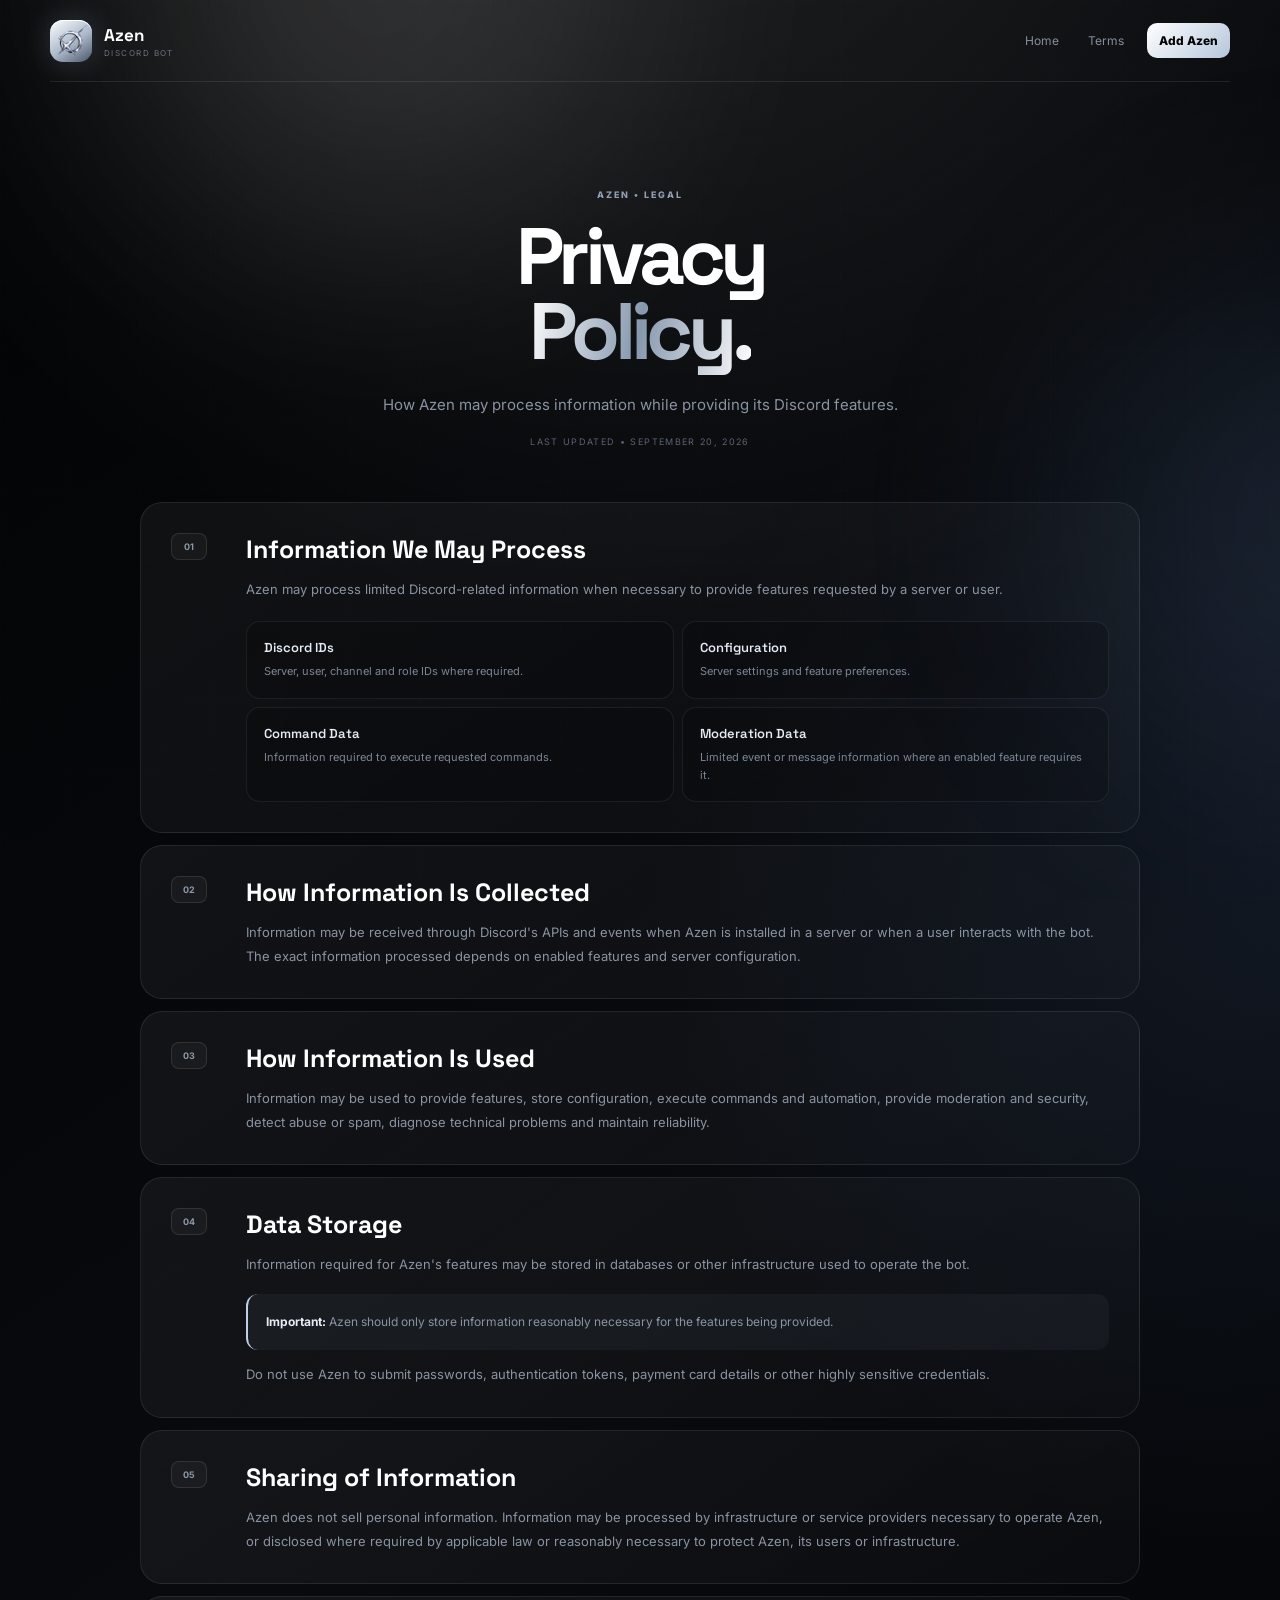
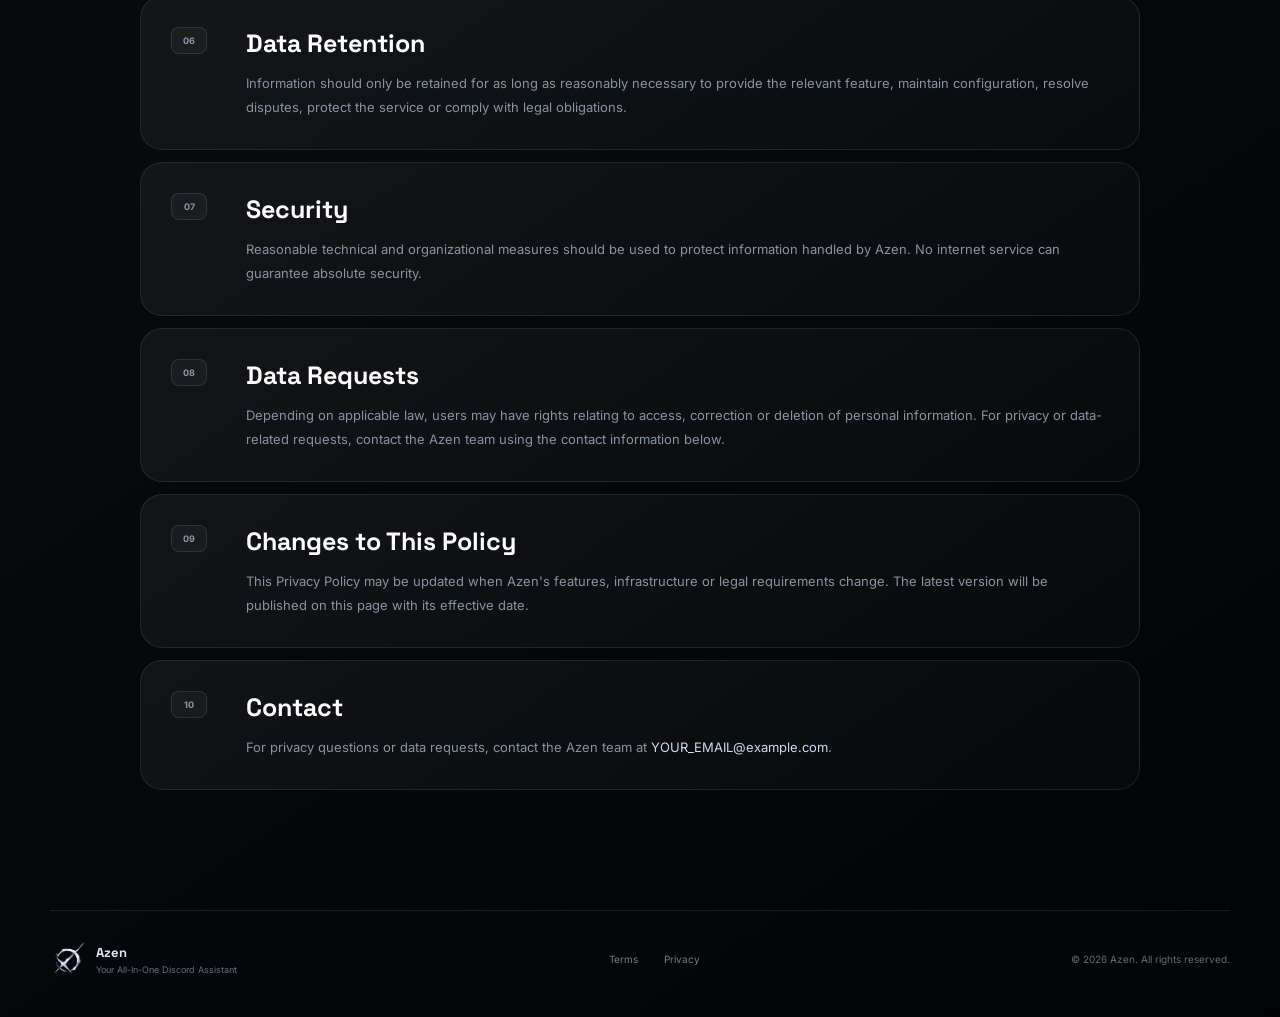
==== commit 55446ac8: "Add files via upload" ====
--- a/privacy.html
+++ b/privacy.html
@@ -1,605 +1 @@
-<!DOCTYPE html>
-<html lang="en">
-<head>
-  <meta charset="UTF-8">
-  <meta name="viewport" content="width=device-width, initial-scale=1.0">
-
-  <meta
-    name="description"
-    content="Azen Discord Bot Privacy Policy"
-  >
-
-  <meta
-    name="theme-color"
-    content="#040506"
-  >
-
-  <title>Azen — Privacy Policy</title>
-
-  <link rel="stylesheet" href="style.css">
-</head>
-
-<body>
-
-<div class="background">
-  <div class="orb orb-one"></div>
-  <div class="orb orb-two"></div>
-  <div class="grid"></div>
-</div>
-
-
-<header class="navbar">
-
-  <a href="index.html" class="brand">
-
-    <div class="brand-logo">
-      <img
-        src="azen-logo.png"
-        alt="Azen Logo"
-      >
-    </div>
-
-    <div class="brand-name">
-      <strong>Azen</strong>
-      <span>Discord Bot</span>
-    </div>
-
-  </a>
-
-
-  <nav>
-
-    <a href="index.html">
-      Home
-    </a>
-
-    <a href="terms.html">
-      Terms
-    </a>
-
-    <a
-      href="privacy.html"
-      class="active"
-    >
-      Privacy
-    </a>
-
-  </nav>
-
-</header>
-
-
-<main class="document">
-
-  <div class="eyebrow">
-    AZEN • PRIVACY
-  </div>
-
-
-  <h1>
-    Privacy Policy
-  </h1>
-
-
-  <p class="lead">
-
-    Your privacy matters. This Privacy Policy explains
-    what information Azen may process, why it is used,
-    and how it is handled while providing its Discord
-    bot features.
-
-  </p>
-
-
-  <div class="meta">
-    Effective Date: September 20, 2026
-  </div>
-
-
-  <div class="toc">
-
-    <a href="#information">
-      Information
-    </a>
-
-    <a href="#collection">
-      Collection
-    </a>
-
-    <a href="#usage">
-      Usage
-    </a>
-
-    <a href="#storage">
-      Storage
-    </a>
-
-    <a href="#sharing">
-      Sharing
-    </a>
-
-    <a href="#retention">
-      Retention
-    </a>
-
-    <a href="#security">
-      Security
-    </a>
-
-    <a href="#requests">
-      Requests
-    </a>
-
-    <a href="#changes">
-      Changes
-    </a>
-
-    <a href="#contact">
-      Contact
-    </a>
-
-  </div>
-
-
-  <article>
-
-
-    <section id="information">
-
-      <span class="section-number">
-        01
-      </span>
-
-      <h2>
-        Information We May Process
-      </h2>
-
-      <p>
-
-        Azen may process limited Discord-related
-        information when necessary to provide
-        features requested by a server or user.
-
-      </p>
-
-
-      <div class="data-grid">
-
-
-        <div>
-
-          <strong>
-            Discord IDs
-          </strong>
-
-          <span>
-
-            Server IDs, user IDs, channel IDs,
-            role IDs and other Discord identifiers
-            where required by a feature.
-
-          </span>
-
-        </div>
-
-
-        <div>
-
-          <strong>
-            Server Configuration
-          </strong>
-
-          <span>
-
-            Settings and preferences configured
-            by server administrators.
-
-          </span>
-
-        </div>
-
-
-        <div>
-
-          <strong>
-            Command Information
-          </strong>
-
-          <span>
-
-            Information required to process commands
-            and return their requested results.
-
-          </span>
-
-        </div>
-
-
-        <div>
-
-          <strong>
-            Moderation Information
-          </strong>
-
-          <span>
-
-            Limited event or message information
-            where an enabled moderation or security
-            feature requires it.
-
-          </span>
-
-        </div>
-
-
-      </div>
-
-    </section>
-
-
-
-    <section id="collection">
-
-      <span class="section-number">
-        02
-      </span>
-
-      <h2>
-        How Information Is Collected
-      </h2>
-
-      <p>
-
-        Information may be received through Discord's
-        APIs and events when Azen is installed in a
-        server or when a user interacts with the bot.
-
-      </p>
-
-      <p>
-
-        The exact information processed depends on
-        which Azen features are enabled and how the
-        server has configured the bot.
-
-      </p>
-
-    </section>
-
-
-
-    <section id="usage">
-
-      <span class="section-number">
-        03
-      </span>
-
-      <h2>
-        How We Use Information
-      </h2>
-
-      <p>
-        Information may be used to:
-      </p>
-
-
-      <ul>
-
-        <li>
-          Provide Azen's requested features.
-        </li>
-
-        <li>
-          Store server configuration and preferences.
-        </li>
-
-        <li>
-          Execute commands and automation.
-        </li>
-
-        <li>
-          Provide moderation and security features.
-        </li>
-
-        <li>
-          Detect abuse, spam or malicious activity.
-        </li>
-
-        <li>
-          Diagnose technical problems.
-        </li>
-
-        <li>
-          Maintain and improve the reliability of Azen.
-        </li>
-
-      </ul>
-
-    </section>
-
-
-
-    <section id="storage">
-
-      <span class="section-number">
-        04
-      </span>
-
-      <h2>
-        Data Storage
-      </h2>
-
-      <p>
-
-        Information required for Azen's features
-        may be stored in databases or other
-        infrastructure used to operate the bot.
-
-      </p>
-
-
-      <div class="callout">
-
-        <strong>
-          Important:
-        </strong>
-
-        Azen should only store information that
-        is reasonably necessary for the features
-        being provided.
-
-      </div>
-
-
-      <p>
-
-        Do not use Azen to submit passwords,
-        authentication tokens, payment card details,
-        or other highly sensitive credentials.
-
-      </p>
-
-    </section>
-
-
-
-    <section id="sharing">
-
-      <span class="section-number">
-        05
-      </span>
-
-      <h2>
-        Sharing of Information
-      </h2>
-
-      <p>
-
-        Azen does not sell personal information.
-
-      </p>
-
-      <p>
-
-        Information may be processed by infrastructure
-        or service providers that are necessary to
-        operate Azen.
-
-      </p>
-
-      <p>
-
-        Information may also be disclosed where
-        required by applicable law or where reasonably
-        necessary to protect Azen, its users or its
-        infrastructure.
-
-      </p>
-
-    </section>
-
-
-
-    <section id="retention">
-
-      <span class="section-number">
-        06
-      </span>
-
-      <h2>
-        Data Retention
-      </h2>
-
-      <p>
-
-        Information should only be retained for as
-        long as reasonably necessary to provide the
-        relevant Azen feature, maintain configuration,
-        resolve disputes, protect the service or
-        comply with legal obligations.
-
-      </p>
-
-      <p>
-
-        If Azen implements specific retention periods
-        for particular types of data, those periods
-        should be documented here.
-
-      </p>
-
-    </section>
-
-
-
-    <section id="security">
-
-      <span class="section-number">
-        07
-      </span>
-
-      <h2>
-        Security
-      </h2>
-
-      <p>
-
-        Reasonable technical and organizational
-        measures should be used to protect information
-        handled by Azen.
-
-      </p>
-
-      <p>
-
-        However, no internet service can guarantee
-        absolute security.
-
-      </p>
-
-    </section>
-
-
-
-    <section id="requests">
-
-      <span class="section-number">
-        08
-      </span>
-
-      <h2>
-        Data Requests
-      </h2>
-
-      <p>
-
-        Depending on applicable law, users may have
-        rights relating to access, correction or
-        deletion of personal information.
-
-      </p>
-
-      <p>
-
-        For privacy or data-related requests, contact
-        the Azen team using the contact information
-        provided below.
-
-      </p>
-
-    </section>
-
-
-
-    <section id="changes">
-
-      <span class="section-number">
-        09
-      </span>
-
-      <h2>
-        Changes to This Policy
-      </h2>
-
-      <p>
-
-        This Privacy Policy may be updated when Azen's
-        features, infrastructure or legal requirements
-        change.
-
-      </p>
-
-      <p>
-
-        The latest version will always be published
-        on this page together with its effective date.
-
-      </p>
-
-    </section>
-
-
-
-    <section id="contact">
-
-      <span class="section-number">
-        10
-      </span>
-
-      <h2>
-        Contact
-      </h2>
-
-      <p>
-
-        For privacy questions or data requests,
-        contact the Azen team at:
-
-      </p>
-
-      <p>
-
-        <a
-          class="inline-link"
-          href="mailto:YOUR_EMAIL@example.com"
-        >
-          YOUR_EMAIL@example.com
-        </a>
-
-      </p>
-
-    </section>
-
-
-  </article>
-
-</main>
-
-
-<footer>
-
-  <div class="footer-brand">
-
-    <img
-      src="azen-logo.png"
-      alt="Azen"
-    >
-
-    <div>
-
-      <strong>
-        Azen
-      </strong>
-
-      <span>
-        Your All-In-One Discord Assistant
-      </span>
-
-    </div>
-
-  </div>
-
-
-  <div class="footer-links">
-
-    <a href="terms.html">
-      Terms of Service
-    </a>
-
-    <a href="privacy.html">
-      Privacy Policy
-    </a>
-
-  </div>
-
-
-  <div class="copyright">
-
-    © 2026 Azen. All rights reserved.
-
-  </div>
-
-</footer>
-
-</body>
-</html>
+<!DOCTYPE html><html lang="en"><head><meta charset="UTF-8"><meta name="viewport" content="width=device-width,initial-scale=1.0"><meta name="theme-color" content="#050609"><title>Azen — Privacy Policy</title><link rel="stylesheet" href="style.css"></head><body><div class="bg"><div class="grid"></div><div class="glow g1"></div><div class="glow g2"></div></div><header class="navbar"><a class="brand" href="index.html"><div class="brand-logo"><img src="azen-logo.png" alt="Azen"></div><div><strong>Azen</strong><small>DISCORD BOT</small></div></a><nav><a href="index.html">Home</a><a href="terms.html">Terms</a><a class="nav-cta" href="https://discord.com/oauth2/authorize?client_id=1546434739647287376&permissions=8&integration_type=0&scope=bot" target="_blank">Add Azen</a></nav></header><main class="legal"><header><small>AZEN • LEGAL</small><h1>Privacy<br><em>Policy.</em></h1><p>How Azen may process information while providing its Discord features.</p><span>LAST UPDATED • SEPTEMBER 20, 2026</span></header><div class="legal-list"><section><b>01</b><div><h2>Information We May Process</h2><p>Azen may process limited Discord-related information when necessary to provide features requested by a server or user.</p><div class="data"><div><strong>Discord IDs</strong><span>Server, user, channel and role IDs where required.</span></div><div><strong>Configuration</strong><span>Server settings and feature preferences.</span></div><div><strong>Command Data</strong><span>Information required to execute requested commands.</span></div><div><strong>Moderation Data</strong><span>Limited event or message information where an enabled feature requires it.</span></div></div></div></section><section><b>02</b><div><h2>How Information Is Collected</h2><p>Information may be received through Discord's APIs and events when Azen is installed in a server or when a user interacts with the bot. The exact information processed depends on enabled features and server configuration.</p></div></section><section><b>03</b><div><h2>How Information Is Used</h2><p>Information may be used to provide features, store configuration, execute commands and automation, provide moderation and security, detect abuse or spam, diagnose technical problems and maintain reliability.</p></div></section><section><b>04</b><div><h2>Data Storage</h2><p>Information required for Azen's features may be stored in databases or other infrastructure used to operate the bot.</p><aside><strong>Important:</strong> Azen should only store information reasonably necessary for the features being provided.</aside><p>Do not use Azen to submit passwords, authentication tokens, payment card details or other highly sensitive credentials.</p></div></section><section><b>05</b><div><h2>Sharing of Information</h2><p>Azen does not sell personal information. Information may be processed by infrastructure or service providers necessary to operate Azen, or disclosed where required by applicable law or reasonably necessary to protect Azen, its users or infrastructure.</p></div></section><section><b>06</b><div><h2>Data Retention</h2><p>Information should only be retained for as long as reasonably necessary to provide the relevant feature, maintain configuration, resolve disputes, protect the service or comply with legal obligations.</p></div></section><section><b>07</b><div><h2>Security</h2><p>Reasonable technical and organizational measures should be used to protect information handled by Azen. No internet service can guarantee absolute security.</p></div></section><section><b>08</b><div><h2>Data Requests</h2><p>Depending on applicable law, users may have rights relating to access, correction or deletion of personal information. For privacy or data-related requests, contact the Azen team using the contact information below.</p></div></section><section><b>09</b><div><h2>Changes to This Policy</h2><p>This Privacy Policy may be updated when Azen's features, infrastructure or legal requirements change. The latest version will be published on this page with its effective date.</p></div></section><section><b>10</b><div><h2>Contact</h2><p>For privacy questions or data requests, contact the Azen team at <a href="mailto:YOUR_EMAIL@example.com">YOUR_EMAIL@example.com</a>.</p></div></section></div></main><footer><div class="footer-brand"><img src="azen-logo.png" alt="Azen"><div><strong>Azen</strong><span>Your All-In-One Discord Assistant</span></div></div><div class="footer-links"><a href="terms.html">Terms</a><a href="privacy.html">Privacy</a></div><span>© 2026 Azen. All rights reserved.</span></footer></body></html>
--- a/style.css
+++ b/style.css
@@ -1,1012 +1,2 @@
 @import url('https://fonts.googleapis.com/css2?family=Inter:wght@400;500;600;700;800&family=Space+Grotesk:wght@500;600;700&display=swap');
-
-
-:root {
-  --background: #040506;
-  --panel: rgba(255,255,255,0.045);
-  --panel-hover: rgba(255,255,255,0.075);
-  --border: rgba(255,255,255,0.09);
-
-  --white: #ffffff;
-  --silver: #dbe5f4;
-  --muted: #8d96a6;
-
-  --blue: #8fb9ff;
-  --blue-light: #d9e7ff;
-
-  --radius: 24px;
-}
-
-
-* {
-  box-sizing: border-box;
-  margin: 0;
-  padding: 0;
-}
-
-
-html {
-  scroll-behavior: smooth;
-}
-
-
-body {
-  background: var(--background);
-  color: var(--white);
-
-  font-family: Inter, sans-serif;
-
-  overflow-x: hidden;
-}
-
-
-body::selection {
-  background: #bcd5ff;
-  color: #050608;
-}
-
-
-.background {
-  position: fixed;
-  inset: 0;
-
-  pointer-events: none;
-  overflow: hidden;
-
-  z-index: -1;
-}
-
-
-.grid {
-  position: absolute;
-  inset: 0;
-
-  background-image:
-    linear-gradient(
-      rgba(255,255,255,0.025) 1px,
-      transparent 1px
-    ),
-    linear-gradient(
-      90deg,
-      rgba(255,255,255,0.025) 1px,
-      transparent 1px
-    );
-
-  background-size: 70px 70px;
-
-  mask-image:
-    linear-gradient(
-      to bottom,
-      black,
-      transparent 80%
-    );
-}
-
-
-.orb {
-  position: absolute;
-
-  width: 500px;
-  height: 500px;
-
-  border-radius: 50%;
-
-  filter: blur(130px);
-
-  opacity: .12;
-}
-
-
-.orb-one {
-  background: #6e9fff;
-
-  top: -250px;
-  left: 15%;
-}
-
-
-.orb-two {
-  background: #d5e5ff;
-
-  right: -300px;
-  top: 35%;
-}
-
-
-.navbar {
-  width: min(1200px, calc(100% - 40px));
-
-  height: 82px;
-
-  margin: auto;
-
-  display: flex;
-  align-items: center;
-  justify-content: space-between;
-
-  border-bottom:
-    1px solid
-    var(--border);
-}
-
-
-.brand {
-  display: flex;
-  align-items: center;
-
-  gap: 12px;
-
-  color: white;
-
-  text-decoration: none;
-}
-
-
-.brand-logo {
-  width: 42px;
-  height: 42px;
-
-  padding: 5px;
-
-  border-radius: 13px;
-
-  background:
-    linear-gradient(
-      145deg,
-      #ffffff,
-      #75869f
-    );
-
-  box-shadow:
-    0 0 35px
-    rgba(130,170,255,.2);
-}
-
-
-.brand-logo img {
-  width: 100%;
-  height: 100%;
-
-  object-fit: contain;
-}
-
-
-.brand-name {
-  display: flex;
-  flex-direction: column;
-}
-
-
-.brand-name strong {
-  font-family:
-    "Space Grotesk",
-    sans-serif;
-
-  font-size: 17px;
-}
-
-
-.brand-name span {
-  color: #737c8b;
-
-  font-size: 10px;
-
-  text-transform: uppercase;
-
-  letter-spacing: .15em;
-}
-
-
-nav {
-  display: flex;
-  align-items: center;
-
-  gap: 7px;
-}
-
-
-nav a {
-  color: #929aaa;
-
-  text-decoration: none;
-
-  font-size: 13px;
-
-  padding: 10px 13px;
-
-  border-radius: 10px;
-
-  transition: .2s ease;
-}
-
-
-nav a:hover {
-  color: white;
-
-  background:
-    rgba(255,255,255,.06);
-}
-
-
-.nav-button {
-  margin-left: 8px;
-
-  color: #050608 !important;
-
-  background:
-    linear-gradient(
-      135deg,
-      #ffffff,
-      #b8c8df
-    ) !important;
-
-  font-weight: 700;
-
-  box-shadow:
-    0 5px 30px
-    rgba(150,190,255,.15);
-}
-
-
-.hero {
-  min-height: 820px;
-
-  width: min(1050px, calc(100% - 40px));
-
-  margin: auto;
-
-  padding:
-    100px 0
-    120px;
-
-  text-align: center;
-
-  display: flex;
-  flex-direction: column;
-  align-items: center;
-
-  position: relative;
-}
-
-
-.hero-logo {
-  width: 170px;
-  height: 170px;
-
-  position: relative;
-
-  margin-bottom: 35px;
-
-  display: grid;
-  place-items: center;
-}
-
-
-.hero-logo img {
-  width: 150px;
-  height: 150px;
-
-  object-fit: contain;
-
-  position: relative;
-
-  z-index: 2;
-
-  filter:
-    drop-shadow(
-      0 0 25px
-      rgba(160,200,255,.5)
-    );
-}
-
-
-.logo-glow {
-  position: absolute;
-
-  width: 130px;
-  height: 130px;
-
-  border-radius: 50%;
-
-  background: #8ebaff;
-
-  filter: blur(80px);
-
-  opacity: .2;
-}
-
-
-.badge {
-  padding: 9px 15px;
-
-  border:
-    1px solid
-    rgba(180,205,245,.16);
-
-  border-radius: 100px;
-
-  background:
-    rgba(255,255,255,.035);
-
-  color: #aab8cd;
-
-  font-size: 10px;
-
-  font-weight: 700;
-
-  letter-spacing: .16em;
-}
-
-
-.badge span {
-  width: 6px;
-  height: 6px;
-
-  display: inline-block;
-
-  margin-right: 7px;
-
-  border-radius: 50%;
-
-  background: #9fc3ff;
-
-  box-shadow:
-    0 0 12px
-    #8fb9ff;
-}
-
-
-.hero h1 {
-  margin-top: 28px;
-
-  max-width: 900px;
-
-  font-family:
-    "Space Grotesk",
-    sans-serif;
-
-  font-size:
-    clamp(
-      48px,
-      7vw,
-      86px
-    );
-
-  line-height: .98;
-
-  letter-spacing: -.06em;
-}
-
-
-.hero h1 span,
-.section-heading h2 span,
-.cta h2 span {
-  background:
-    linear-gradient(
-      100deg,
-      #ffffff,
-      #8da0ba,
-      #e5efff
-    );
-
-  -webkit-background-clip: text;
-
-  color: transparent;
-}
-
-
-.hero-description {
-  max-width: 650px;
-
-  margin-top: 28px;
-
-  color: #8d96a6;
-
-  font-size: 16px;
-
-  line-height: 1.8;
-}
-
-
-.hero-buttons {
-  display: flex;
-
-  gap: 12px;
-
-  margin-top: 38px;
-}
-
-
-.primary-button,
-.secondary-button {
-  display: flex;
-  align-items: center;
-  gap: 12px;
-
-  padding: 15px 20px;
-
-  border-radius: 13px;
-
-  text-decoration: none;
-
-  font-size: 13px;
-
-  font-weight: 700;
-
-  transition: .25s ease;
-}
-
-
-.primary-button {
-  color: #050608;
-
-  background:
-    linear-gradient(
-      135deg,
-      #ffffff,
-      #b7c9e2
-    );
-
-  box-shadow:
-    0 15px 50px
-    rgba(130,175,255,.15);
-}
-
-
-.primary-button:hover {
-  transform: translateY(-3px);
-
-  box-shadow:
-    0 20px 60px
-    rgba(130,175,255,.25);
-}
-
-
-.secondary-button {
-  color: #c4cedc;
-
-  border:
-    1px solid
-    var(--border);
-
-  background:
-    rgba(255,255,255,.035);
-}
-
-
-.secondary-button:hover {
-  color: white;
-
-  background:
-    rgba(255,255,255,.075);
-}
-
-
-.trust {
-  display: flex;
-  align-items: center;
-
-  gap: 30px;
-
-  margin-top: 75px;
-
-  color: #737d8e;
-}
-
-
-.trust div:not(.divider) {
-  display: flex;
-  flex-direction: column;
-
-  gap: 5px;
-}
-
-
-.trust strong {
-  color: #dfe7f2;
-
-  font-family:
-    "Space Grotesk",
-    sans-serif;
-
-  font-size: 20px;
-}
-
-
-.trust span {
-  font-size: 10px;
-
-  text-transform: uppercase;
-
-  letter-spacing: .12em;
-}
-
-
-.divider {
-  width: 1px;
-  height: 35px;
-
-  background:
-    var(--border);
-}
-
-
-.features-section {
-  width: min(1100px, calc(100% - 40px));
-
-  margin: auto;
-
-  padding:
-    100px 0
-    130px;
-}
-
-
-.section-heading {
-  max-width: 650px;
-
-  margin-bottom: 50px;
-}
-
-
-.eyebrow {
-  color: #8996a9;
-
-  font-size: 10px;
-
-  font-weight: 800;
-
-  letter-spacing: .22em;
-
-  margin-bottom: 15px;
-}
-
-
-.section-heading h2 {
-  font-family:
-    "Space Grotesk",
-    sans-serif;
-
-  font-size:
-    clamp(
-      38px,
-      5vw,
-      58px
-    );
-
-  line-height: 1;
-
-  letter-spacing: -.045em;
-}
-
-
-.section-heading p {
-  margin-top: 20px;
-
-  color: #818a99;
-
-  line-height: 1.8;
-
-  font-size: 14px;
-}
-
-
-.feature-grid {
-  display: grid;
-
-  grid-template-columns:
-    repeat(2, 1fr);
-
-  gap: 14px;
-}
-
-
-.feature-card {
-  min-height: 270px;
-
-  padding: 28px;
-
-  position: relative;
-
-  border:
-    1px solid
-    var(--border);
-
-  border-radius:
-    var(--radius);
-
-  background:
-    linear-gradient(
-      145deg,
-      rgba(255,255,255,.055),
-      rgba(255,255,255,.018)
-    );
-
-  overflow: hidden;
-
-  transition:
-    transform .3s ease,
-    border-color .3s ease,
-    background .3s ease;
-}
-
-
-.feature-card::after {
-  content: "";
-
-  position: absolute;
-
-  width: 180px;
-  height: 180px;
-
-  right: -100px;
-  bottom: -100px;
-
-  border-radius: 50%;
-
-  background: #9ebfff;
-
-  filter: blur(100px);
-
-  opacity: .08;
-}
-
-
-.feature-card:hover {
-  transform: translateY(-5px);
-
-  border-color:
-    rgba(180,210,255,.25);
-
-  background:
-    var(--panel-hover);
-}
-
-
-.feature-icon {
-  width: 45px;
-  height: 45px;
-
-  display: grid;
-  place-items: center;
-
-  border:
-    1px solid
-    rgba(180,205,240,.15);
-
-  border-radius: 13px;
-
-  background:
-    rgba(255,255,255,.045);
-
-  color: #dce8f9;
-
-  font-size: 20px;
-
-  box-shadow:
-    inset 0 1px
-    rgba(255,255,255,.08);
-}
-
-
-.feature-content {
-  margin-top: 55px;
-}
-
-
-.feature-content > span {
-  color: #667080;
-
-  font-size: 9px;
-
-  letter-spacing: .15em;
-}
-
-
-.feature-content h3 {
-  margin-top: 8px;
-
-  font-family:
-    "Space Grotesk",
-    sans-serif;
-
-  font-size: 23px;
-}
-
-
-.feature-content p {
-  margin-top: 10px;
-
-  max-width: 440px;
-
-  color: #828b9b;
-
-  font-size: 13px;
-
-  line-height: 1.7;
-}
-
-
-.feature-tags {
-  display: flex;
-
-  gap: 6px;
-
-  margin-top: 20px;
-}
-
-
-.feature-tags b {
-  padding: 6px 9px;
-
-  border-radius: 7px;
-
-  background:
-    rgba(255,255,255,.045);
-
-  color: #8e9aac;
-
-  font-size: 9px;
-
-  font-weight: 600;
-}
-
-
-.cta {
-  width: min(1050px, calc(100% - 40px));
-
-  margin:
-    30px auto
-    130px;
-
-  padding:
-    80px 30px;
-
-  text-align: center;
-
-  position: relative;
-
-  overflow: hidden;
-
-  border:
-    1px solid
-    var(--border);
-
-  border-radius: 32px;
-
-  background:
-    radial-gradient(
-      circle at center,
-      rgba(130,170,255,.1),
-      transparent 55%
-    ),
-    rgba(255,255,255,.025);
-}
-
-
-.cta-logo {
-  width: 80px;
-  height: 80px;
-
-  object-fit: contain;
-
-  margin-bottom: 25px;
-
-  filter:
-    drop-shadow(
-      0 0 25px
-      rgba(150,190,255,.45)
-    );
-}
-
-
-.cta h2 {
-  font-family:
-    "Space Grotesk",
-    sans-serif;
-
-  font-size:
-    clamp(
-      38px,
-      5vw,
-      58px
-    );
-
-  letter-spacing: -.05em;
-}
-
-
-.cta p {
-  max-width: 550px;
-
-  margin: 20px auto 30px;
-
-  color: #858e9e;
-
-  font-size: 14px;
-
-  line-height: 1.8;
-}
-
-
-.cta .primary-button {
-  width: max-content;
-
-  margin: auto;
-}
-
-
-footer {
-  width: min(1100px, calc(100% - 40px));
-
-  margin: auto;
-
-  padding:
-    30px 0
-    40px;
-
-  border-top:
-    1px solid
-    var(--border);
-
-  display: flex;
-
-  align-items: center;
-
-  justify-content: space-between;
-
-  gap: 30px;
-
-  color: #687180;
-}
-
-
-.footer-brand {
-  display: flex;
-  align-items: center;
-
-  gap: 10px;
-}
-
-
-.footer-brand img {
-  width: 35px;
-  height: 35px;
-
-  object-fit: contain;
-}
-
-
-.footer-brand div {
-  display: flex;
-  flex-direction: column;
-
-  gap: 3px;
-}
-
-
-.footer-brand strong {
-  color: #dfe7f2;
-
-  font-family:
-    "Space Grotesk",
-    sans-serif;
-}
-
-
-.footer-brand span {
-  font-size: 9px;
-
-  color: #697383;
-}
-
-
-.footer-links {
-  display: flex;
-
-  gap: 8px;
-}
-
-
-.footer-links a {
-  color: #737c8b;
-
-  text-decoration: none;
-
-  font-size: 11px;
-
-  padding: 8px 10px;
-
-  border-radius: 8px;
-}
-
-
-.footer-links a:hover {
-  color: white;
-
-  background:
-    rgba(255,255,255,.05);
-}
-
-
-.copyright {
-  font-size: 10px;
-}
-
-
-@media(max-width: 700px) {
-
-  .navbar {
-    height: 70px;
-  }
-
-
-  nav a:not(.nav-button) {
-    display: none;
-  }
-
-
-  .hero {
-    padding-top: 70px;
-
-    min-height: auto;
-  }
-
-
-  .hero-logo {
-    width: 130px;
-    height: 130px;
-  }
-
-
-  .hero-logo img {
-    width: 115px;
-    height: 115px;
-  }
-
-
-  .hero h1 {
-    font-size: 48px;
-  }
-
-
-  .hero-description {
-    font-size: 14px;
-  }
-
-
-  .hero-buttons {
-    width: 100%;
-
-    flex-direction: column;
-  }
-
-
-  .primary-button,
-  .secondary-button {
-    justify-content: center;
-  }
-
-
-  .trust {
-    gap: 15px;
-  }
-
-
-  .feature-grid {
-    grid-template-columns: 1fr;
-  }
-
-
-  .feature-card {
-    min-height: 250px;
-  }
-
-
-  footer {
-    flex-direction: column;
-
-    align-items: flex-start;
-  }
-
-  }
+:root{--bg:#030405;--line:rgba(255,255,255,.09);--white:#fff;--muted:#8993a3;--panel:rgba(255,255,255,.045)}*{box-sizing:border-box;margin:0;padding:0}html{scroll-behavior:smooth}body{min-height:100vh;color:#fff;font-family:Inter,sans-serif;overflow-x:hidden;background:radial-gradient(circle at 50% -10%,rgba(255,255,255,.12),transparent 30%),radial-gradient(circle at 100% 35%,rgba(110,155,230,.09),transparent 30%),linear-gradient(145deg,#020304,#080a0e 50%,#020304)}body:before{content:"";position:fixed;inset:0;pointer-events:none;background-image:linear-gradient(rgba(255,255,255,.025) 1px,transparent 1px),linear-gradient(90deg,rgba(255,255,255,.025) 1px,transparent 1px);background-size:70px 70px;opacity:.4;z-index:-5}.bg{position:fixed;inset:0;pointer-events:none;overflow:hidden;z-index:-4}.glow{position:absolute;width:500px;height:500px;border-radius:50%;filter:blur(130px);opacity:.12}.g1{top:-270px;left:10%;background:#fff}.g2{right:-300px;top:30%;background:#8bb5f4}.navbar{width:min(1180px,calc(100% - 40px));height:82px;margin:auto;display:flex;align-items:center;justify-content:space-between;border-bottom:1px solid var(--line);position:relative;z-index:5}.brand{display:flex;align-items:center;gap:12px;color:#fff;text-decoration:none}.brand-logo{width:42px;height:42px;padding:4px;border-radius:13px;display:grid;place-items:center;background:linear-gradient(145deg,#fff,#aab8ca 55%,#4a5666);box-shadow:0 0 30px rgba(180,210,255,.2),inset 0 1px #fff}.brand-logo img{width:100%;height:100%;object-fit:contain}.brand strong{display:block;font:700 17px 'Space Grotesk',sans-serif}.brand small{display:block;color:#687281;font-size:8px;letter-spacing:.18em;margin-top:2px}nav{display:flex;align-items:center;gap:5px}nav a{color:#858f9f;text-decoration:none;font-size:12px;padding:10px 12px;border-radius:10px;transition:.2s}nav a:hover{color:#fff;background:rgba(255,255,255,.06)}.nav-cta{margin-left:6px;color:#050608!important;font-weight:800;background:linear-gradient(135deg,#fff,#b6c6db)!important}.hero{min-height:800px;width:min(1050px,calc(100% - 40px));margin:auto;padding:95px 0 100px;text-align:center;display:flex;flex-direction:column;align-items:center}.hero-logo{position:relative;width:175px;height:175px;display:grid;place-items:center;margin-bottom:30px}.hero-logo img{width:155px;height:155px;object-fit:contain;position:relative;z-index:2;filter:drop-shadow(0 0 28px rgba(180,215,255,.48))}.hero-logo span{position:absolute;width:130px;height:130px;border-radius:50%;background:#a9c9ff;filter:blur(80px);opacity:.2}.status{border:1px solid rgba(190,215,250,.14);background:rgba(255,255,255,.035);padding:9px 14px;border-radius:100px;color:#aebbd0;font-size:9px;font-weight:800;letter-spacing:.16em}.status i{display:inline-block;width:6px;height:6px;border-radius:50%;background:#b8d5ff;box-shadow:0 0 13px #9ec3ff;margin-right:7px}.hero h1{margin-top:27px;font:700 clamp(52px,8vw,92px)/.95 'Space Grotesk',sans-serif;letter-spacing:-.07em}.hero em,.heading em,.about em,.cta em,.legal h1 em{font-style:normal;background:linear-gradient(100deg,#fff,#8798ae 50%,#fff);-webkit-background-clip:text;color:transparent}.hero-text{max-width:650px;margin-top:27px;color:#8c96a5;font-size:15px;line-height:1.8}.actions{display:flex;gap:11px;margin-top:35px}.btn{display:flex;align-items:center;gap:12px;padding:15px 20px;border-radius:13px;text-decoration:none;font-size:12px;font-weight:800;transition:.25s}.primary{color:#050608;background:linear-gradient(135deg,#fff,#b8c8dc);box-shadow:0 15px 50px rgba(145,185,245,.15)}.primary:hover{transform:translateY(-3px);box-shadow:0 20px 65px rgba(145,185,245,.25)}.secondary{color:#c5cedb;border:1px solid var(--line);background:rgba(255,255,255,.035)}.secondary:hover{color:#fff;background:rgba(255,255,255,.07)}.stats{display:flex;align-items:center;gap:30px;margin-top:70px}.stats div{display:flex;flex-direction:column;gap:4px}.stats b{font:700 21px 'Space Grotesk',sans-serif}.stats span{font-size:9px;text-transform:uppercase;letter-spacing:.12em;color:#707b8b}.stats>i{width:1px;height:35px;background:var(--line)}.section{width:min(1100px,calc(100% - 40px));margin:auto;padding:90px 0 120px}.heading{max-width:650px;margin-bottom:45px}.heading small,.about small,.cta small,.legal header>small{color:#929fb2;font-size:9px;font-weight:800;letter-spacing:.22em}.heading h2{margin-top:14px;font:700 clamp(40px,5vw,60px)/1 'Space Grotesk',sans-serif;letter-spacing:-.05em}.heading p{margin-top:19px;color:#818b9a;font-size:14px;line-height:1.8}.cards{display:grid;grid-template-columns:repeat(2,1fr);gap:13px}.card{min-height:255px;padding:27px;border:1px solid var(--line);border-radius:23px;background:linear-gradient(145deg,rgba(255,255,255,.055),rgba(255,255,255,.018));position:relative;overflow:hidden;transition:.25s}.card:hover{transform:translateY(-5px);border-color:rgba(210,225,250,.2)}.card.wide{min-height:285px}.card label{color:#687384;font-size:9px;letter-spacing:.15em}.card h3{margin-top:52px;font:700 23px 'Space Grotesk',sans-serif}.card p{margin-top:9px;color:#7f8999;font-size:13px;line-height:1.7}.card div{display:flex;gap:6px;margin-top:19px}.card mark{background:rgba(255,255,255,.045);color:#8490a1;padding:6px 9px;border-radius:7px;font-size:9px}.about{width:min(1050px,calc(100% - 40px));margin:30px auto 120px;padding:55px;display:flex;align-items:center;gap:60px;border:1px solid var(--line);border-radius:30px;background:linear-gradient(135deg,rgba(255,255,255,.055),rgba(255,255,255,.018))}.about-logo{width:180px;height:180px;flex:0 0 180px;display:grid;place-items:center}.about-logo img{width:155px;height:155px;object-fit:contain;filter:drop-shadow(0 0 30px rgba(170,205,255,.3))}.about h2{margin-top:14px;font:700 clamp(36px,5vw,54px)/1 'Space Grotesk',sans-serif;letter-spacing:-.05em}.about p{margin-top:17px;color:#838d9d;font-size:14px;line-height:1.8;max-width:620px}.cta{width:min(1050px,calc(100% - 40px));margin:0 auto 120px;padding:85px 25px;text-align:center;border:1px solid var(--line);border-radius:32px;background:radial-gradient(circle at center,rgba(140,180,245,.1),transparent 55%),rgba(255,255,255,.025)}.cta img{width:75px;height:75px;object-fit:contain;filter:drop-shadow(0 0 25px rgba(170,210,255,.4));margin-bottom:25px}.cta h2{margin-top:13px;font:700 clamp(40px,5vw,58px)/.98 'Space Grotesk',sans-serif;letter-spacing:-.055em}.cta p{max-width:500px;margin:18px auto 28px;color:#828c9c;font-size:14px;line-height:1.8}.cta .btn{width:max-content;margin:auto}footer{width:min(1180px,calc(100% - 40px));margin:auto;padding:30px 0 40px;border-top:1px solid var(--line);display:flex;align-items:center;justify-content:space-between;gap:25px;color:#616b79;font-size:10px}.footer-brand{display:flex;align-items:center;gap:10px}.footer-brand img{width:36px;height:36px;object-fit:contain}.footer-brand strong{display:block;color:#dfe7f1;font:700 13px 'Space Grotesk',sans-serif}.footer-brand span{display:block;margin-top:3px;color:#626d7c;font-size:9px}.footer-links{display:flex;gap:6px}.footer-links a{color:#747e8d;text-decoration:none;padding:8px 10px;border-radius:8px}.footer-links a:hover{color:#fff;background:rgba(255,255,255,.05)}.legal{width:min(1000px,calc(100% - 40px));margin:auto;padding:100px 0 120px}.legal>header{text-align:center;margin-bottom:55px}.legal h1{margin-top:17px;font:700 clamp(50px,7vw,80px)/.94 'Space Grotesk',sans-serif;letter-spacing:-.065em}.legal header p{max-width:600px;margin:22px auto 0;color:#8993a2;font-size:15px;line-height:1.8}.legal header>span{display:block;margin-top:18px;color:#596474;font-size:9px;letter-spacing:.15em}.legal-list{display:flex;flex-direction:column;gap:12px}.legal-list section{display:grid;grid-template-columns:55px 1fr;gap:20px;padding:30px;border:1px solid var(--line);border-radius:22px;background:linear-gradient(145deg,rgba(255,255,255,.05),rgba(255,255,255,.018));transition:.25s}.legal-list section:hover{transform:translateY(-2px);border-color:rgba(210,225,250,.17)}.legal-list section>b{width:36px;height:27px;border:1px solid rgba(255,255,255,.1);border-radius:8px;display:grid;place-items:center;color:#8c98a9;background:rgba(255,255,255,.035);font-size:9px}.legal-list h2{font:700 25px 'Space Grotesk',sans-serif}.legal-list p,.legal-list li{color:#8993a2;font-size:13px;line-height:1.85}.legal-list p{margin-top:12px}.legal-list ul{margin:15px 0 0;padding-left:18px}.legal-list li{margin:7px 0}.data{display:grid;grid-template-columns:repeat(2,1fr);gap:8px;margin-top:20px}.data div{padding:17px;border:1px solid rgba(255,255,255,.07);border-radius:14px;background:rgba(0,0,0,.15)}.data strong{display:block;color:#e5ebf4;font:600 13px 'Space Grotesk',sans-serif}.data span{display:block;margin-top:6px;color:#7b8696;font-size:11px;line-height:1.65}.legal aside{margin-top:18px;padding:18px;border-left:2px solid #bcd0ea;border-radius:12px;background:rgba(180,205,240,.045);color:#8994a4;font-size:12px;line-height:1.7}.legal aside strong{color:#e6edf6}.legal a{color:#c8daf3;text-decoration:none}.legal a:hover{color:#fff;text-decoration:underline}@media(max-width:760px){.navbar{width:calc(100% - 28px);height:70px}nav a{display:none}nav .nav-cta{display:block}.hero{width:calc(100% - 28px);padding-top:65px;min-height:auto}.hero-logo{width:140px;height:140px}.hero-logo img{width:125px;height:125px}.hero h1{font-size:51px}.hero-text{font-size:13px}.actions{width:100%;flex-direction:column}.btn{justify-content:center}.stats{gap:15px;margin-top:55px}.stats b{font-size:18px}.section,.about,.cta,.legal{width:calc(100% - 28px)}.section{padding-top:70px}.cards{grid-template-columns:1fr}.card,.card.wide{min-height:240px}.about{padding:35px 25px;display:block;text-align:center}.about-logo{margin:auto;width:130px;height:130px}.about-logo img{width:115px;height:115px}.about h2{margin-top:25px}.legal{padding-top:70px}.legal>header{text-align:left}.legal header p{margin-left:0}.legal-list section{grid-template-columns:1fr;padding:24px 20px}.data{grid-template-columns:1fr}footer{width:calc(100% - 28px);flex-direction:column;align-items:flex-start}}
